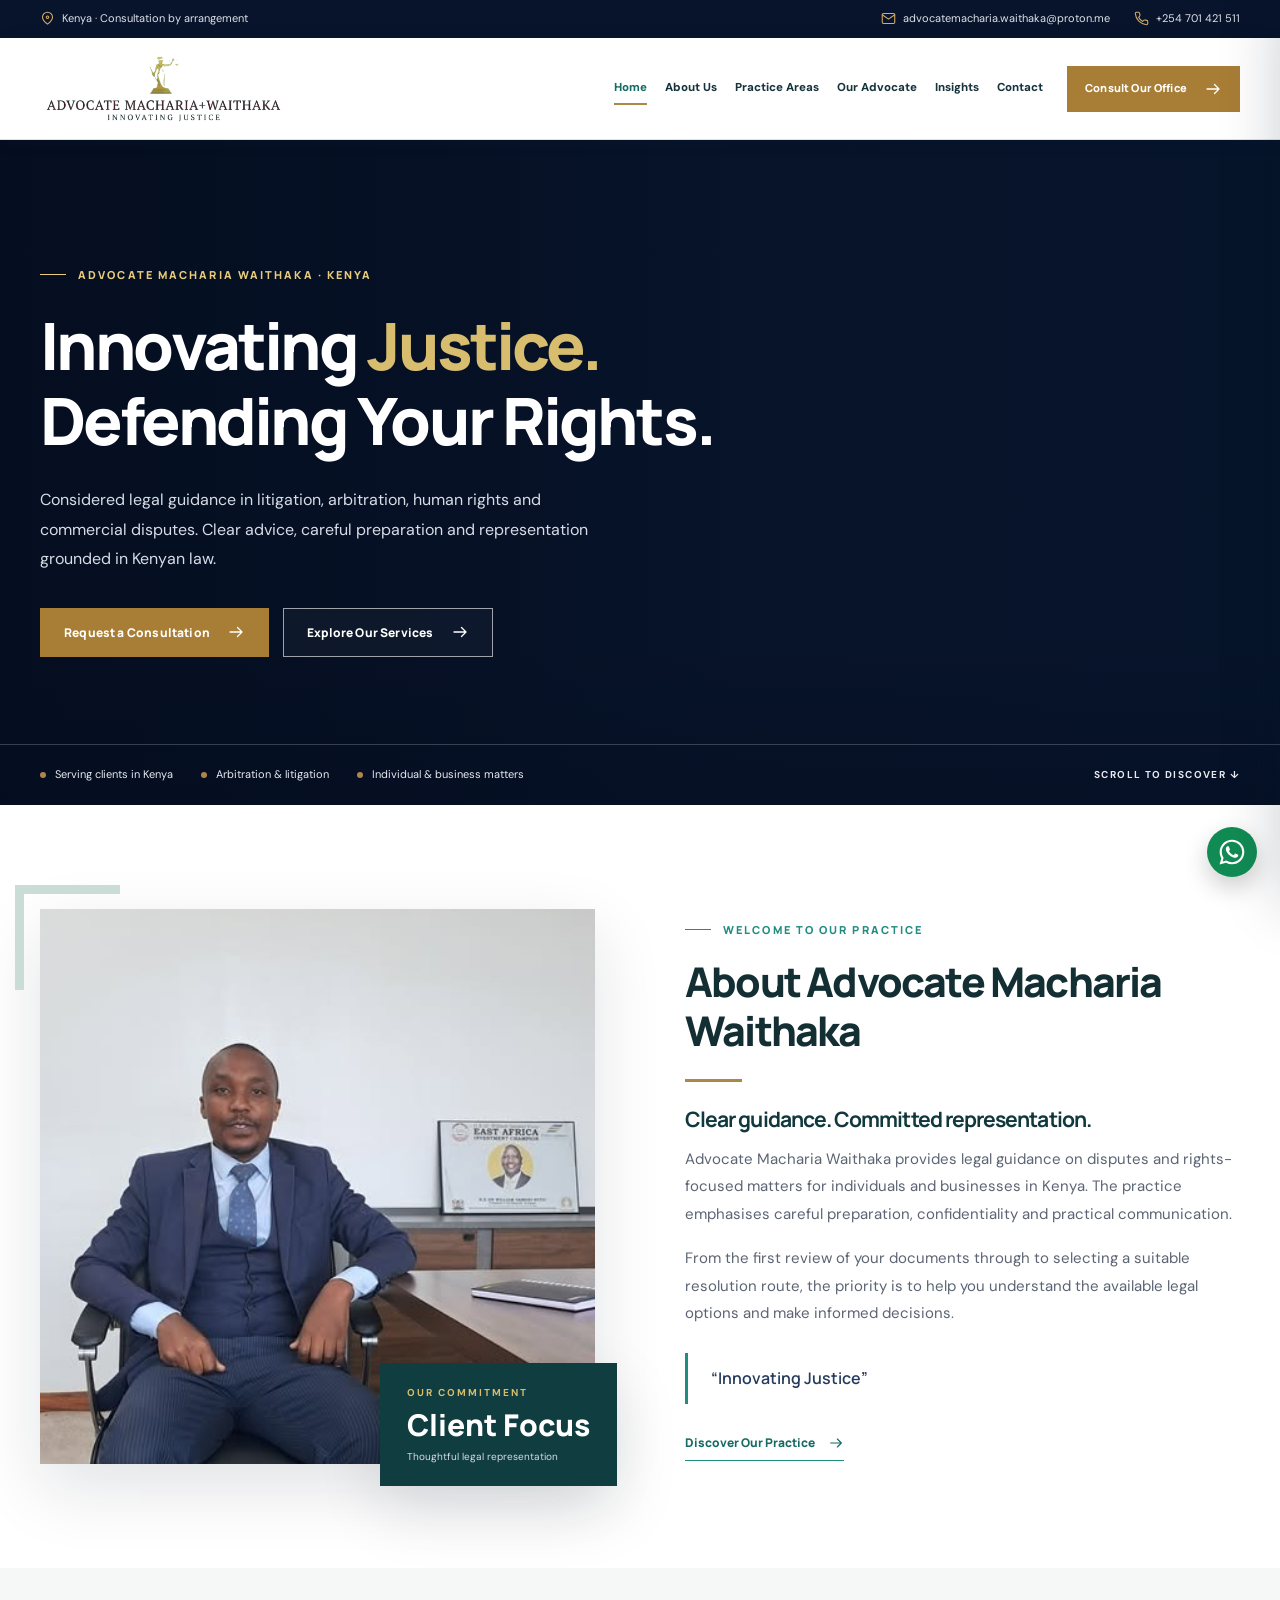
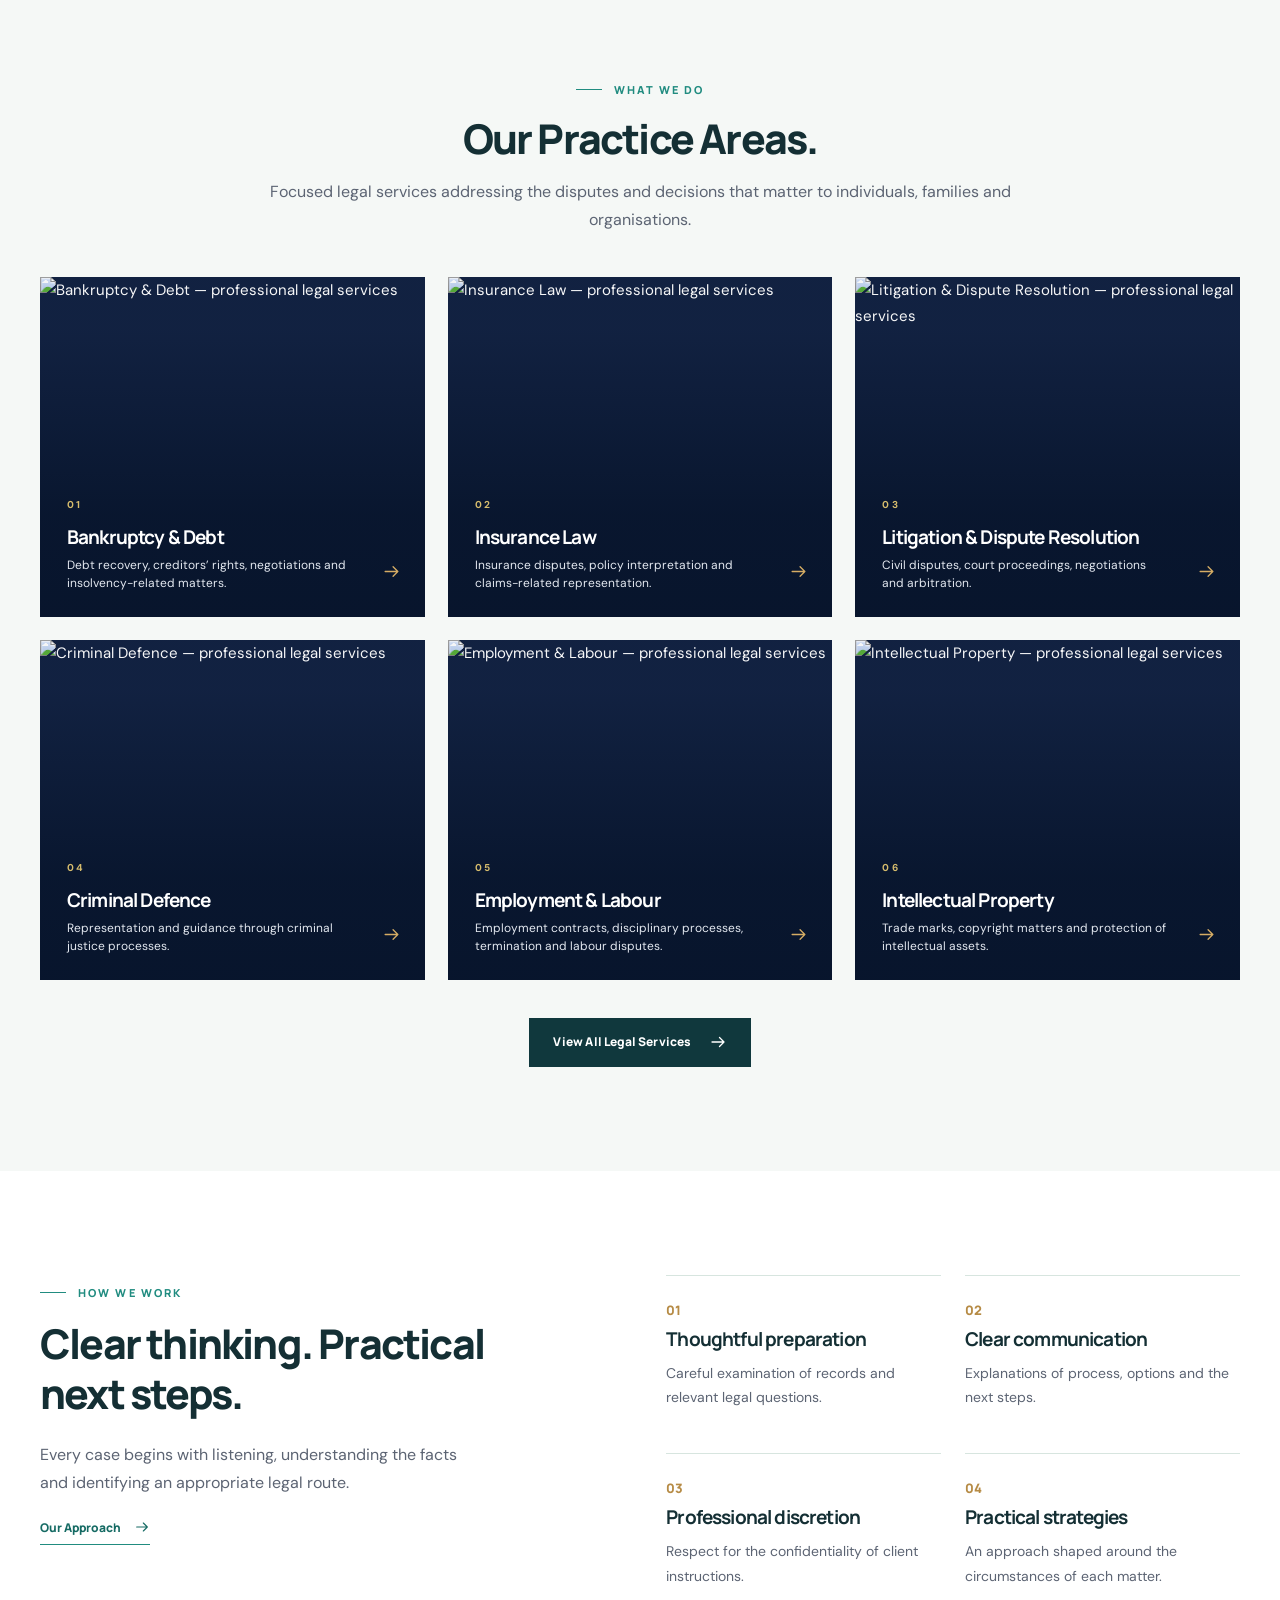
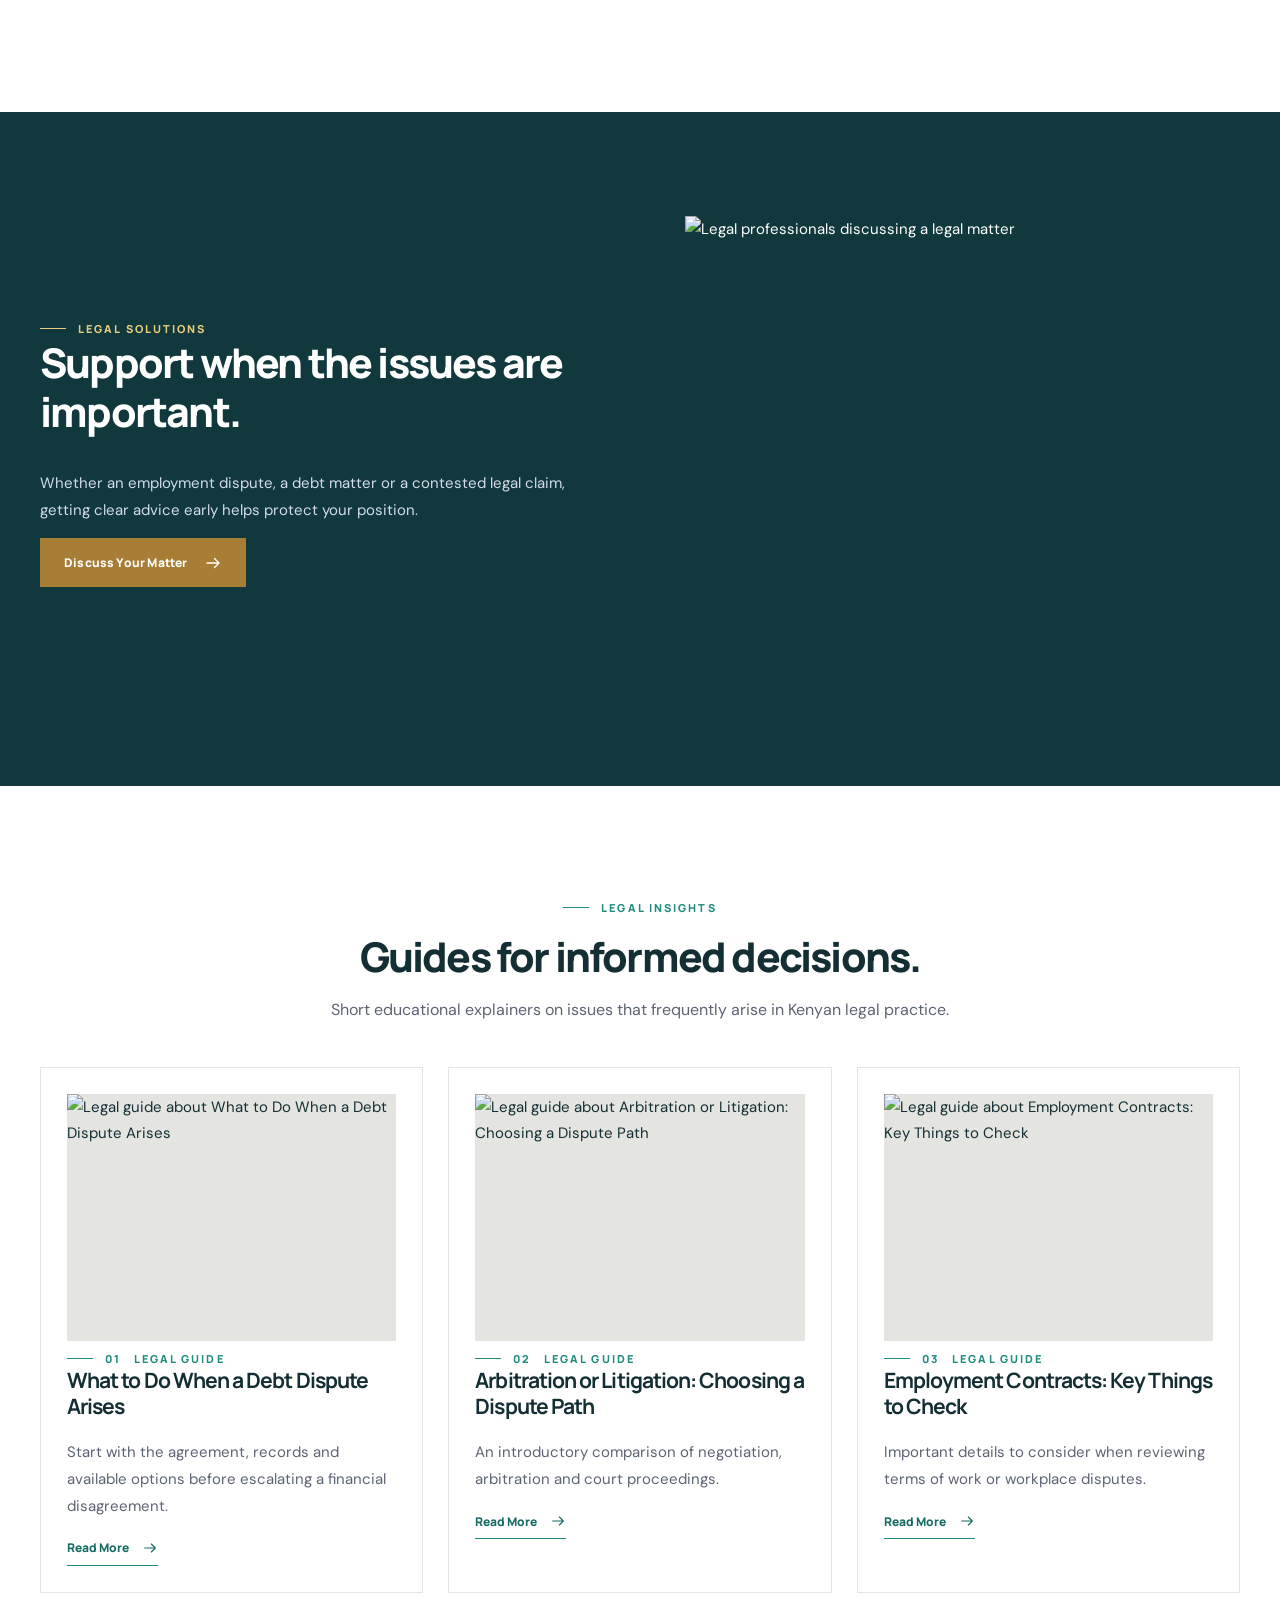
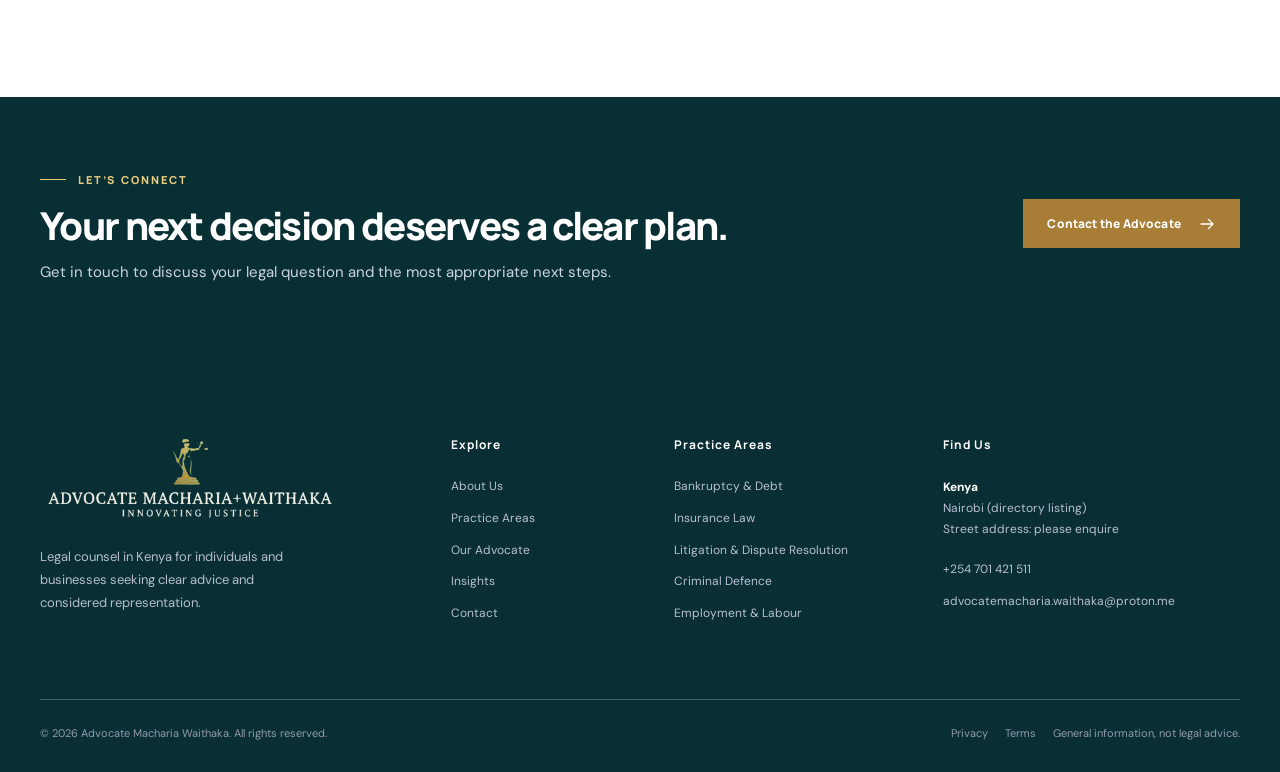
==== index.html @ bf0128fc "Launch Advocate Macharia Waithaka website" ====
<!doctype html>
<html lang="en-KE"><head><title>Home | Advocate Macharia Waithaka</title><meta charset="utf-8"/><meta content="width=device-width, initial-scale=1" name="viewport"/><meta content="light" name="color-scheme"/><meta content="#081637" name="theme-color"/><link href="/assets/favicon.png" rel="icon" type="image/png"/><link href="https://fonts.googleapis.com" rel="preconnect"/><link crossorigin="" href="https://fonts.gstatic.com" rel="preconnect"/><link href="https://images.pexels.com" rel="preconnect"/><link href="/assets/site.css" rel="stylesheet"/><script defer="" src="/assets/site.js"></script><meta content="Advocate Macharia Waithaka: arbitration, litigation, debt recovery, insurance, employment and intellectual property legal services in Kenya." name="description"/><meta content="index,follow,max-image-preview:large" name="robots"/><meta content="website" property="og:type"/><meta content="Advocate Macharia Waithaka" property="og:site_name"/><meta content="Home | Advocate Macharia Waithaka" property="og:title"/><meta content="Advocate Macharia Waithaka: arbitration, litigation, debt recovery, insurance, employment and intellectual property legal services in Kenya." property="og:description"/><meta content="https://advocate-macharia-waithaka.vercel.app/" property="og:url"/><meta content="https://advocate-macharia-waithaka.vercel.app/assets/macharia-logo-white-4k.jpg" property="og:image"/><meta content="summary_large_image" name="twitter:card"/><link href="https://advocate-macharia-waithaka.vercel.app/" rel="canonical"/><script type="application/ld+json">{"@context": "https://schema.org", "@type": "LegalService", "name": "Advocate Macharia Waithaka", "url": "https://advocate-macharia-waithaka.vercel.app/", "image": "https://advocate-macharia-waithaka.vercel.app/assets/macharia-logo-white-4k.jpg", "telephone": "+254701421511", "email": "advocatemacharia.waithaka@proton.me", "areaServed": {"@type": "Country", "name": "Kenya"}, "address": {"@type": "PostalAddress", "addressLocality": "Nairobi", "addressCountry": "KE"}, "hasOfferCatalog": {"@type": "OfferCatalog", "name": "Legal Services", "itemListElement": [{"@type": "OfferCatalog", "name": "Bankruptcy & Debt"}, {"@type": "OfferCatalog", "name": "Insurance Law"}, {"@type": "OfferCatalog", "name": "Litigation & Dispute Resolution"}, {"@type": "OfferCatalog", "name": "Criminal Defence"}, {"@type": "OfferCatalog", "name": "Employment & Labour"}, {"@type": "OfferCatalog", "name": "Intellectual Property"}]}}</script></head><body><a class="skip-link" href="#main">Skip to content</a>
<div class="topbar"><div class="container topbar-inner"><span class="topbar-address"><svg aria-hidden="true" fill="none" height="18" stroke="currentColor" stroke-linecap="round" stroke-linejoin="round" stroke-width="1.7" viewbox="0 0 24 24" width="18"><path d="M20 10c0 5-8 11-8 11S4 15 4 10a8 8 0 1 1 16 0Z"></path><circle cx="12" cy="10" r="2"></circle></svg> Kenya · Consultation by arrangement</span><div class="topbar-links"><a href="mailto:advocatemacharia.waithaka@proton.me"><svg aria-hidden="true" fill="none" height="18" stroke="currentColor" stroke-linecap="round" stroke-linejoin="round" stroke-width="1.7" viewbox="0 0 24 24" width="18"><rect height="16" rx="2" width="20" x="2" y="4"></rect><path d="m2 6 10 7L22 6"></path></svg> advocatemacharia.waithaka@proton.me</a><a href="tel:+254701421511"><svg aria-hidden="true" fill="none" height="18" stroke="currentColor" stroke-linecap="round" stroke-linejoin="round" stroke-width="1.7" viewbox="0 0 24 24" width="18"><path d="M22 16.9v3a2 2 0 0 1-2.2 2A19.5 19.5 0 0 1 2.1 4.2 2 2 0 0 1 4 2h3a2 2 0 0 1 2 1.7l.5 3a2 2 0 0 1-.6 1.8l-1.6 1.6a16 16 0 0 0 6.6 6.6l1.6-1.6a2 2 0 0 1 1.8-.6l3 .5a2 2 0 0 1 1.7 2Z"></path></svg> +254 701 421 511</a></div></div></div>
<header class="nav-shell"><div class="container nav-inner"><a aria-label="Advocate Macharia Waithaka home" class="brand" href="/"><img alt="Advocate Macharia Waithaka logo" height="1215" src="/assets/macharia-logo-transparent-4k.png" width="3840"/></a><nav aria-label="Main navigation" class="nav-links"><a aria-current="page" class="nav-link active" href="/">Home</a><a class="nav-link" href="/about/">About Us</a><a class="nav-link" href="/practice-areas/">Practice Areas</a><a class="nav-link" href="/managing-partner/">Our Advocate</a><a class="nav-link" href="/insights/">Insights</a><a class="nav-link" href="/contact/">Contact</a></nav><a class="btn btn-gold nav-cta" href="/contact/">Consult Our Office <svg aria-hidden="true" fill="none" height="18" stroke="currentColor" stroke-linecap="round" stroke-linejoin="round" stroke-width="1.7" viewbox="0 0 24 24" width="18"><path d="M4 12h16M14 6l6 6-6 6"></path></svg></a><button aria-controls="mobile-panel" aria-expanded="false" aria-label="Open menu" class="menu-open" data-mobile-open="" type="button"><svg aria-hidden="true" fill="none" height="24" stroke="currentColor" stroke-linecap="round" stroke-linejoin="round" stroke-width="1.7" viewbox="0 0 24 24" width="24"><path d="M3 6h18M3 12h18M3 18h18"></path></svg></button></div></header>
<div class="mobile-backdrop" id="mobile-backdrop"></div><nav aria-hidden="true" aria-label="Mobile navigation" class="mobile-panel" id="mobile-panel" inert=""><div class="mobile-head"><img alt="Advocate Macharia Waithaka logo" height="1215" src="/assets/macharia-logo-transparent-4k.png" width="3840"/><button aria-label="Close menu" data-mobile-close="" type="button">×</button></div><div class="mobile-links"><a aria-current="page" class="active" href="/">Home</a><a class="" href="/about/">About Us</a><a class="" href="/practice-areas/">Practice Areas</a><a class="" href="/managing-partner/">Our Advocate</a><a class="" href="/insights/">Insights</a><a class="" href="/contact/">Contact</a></div><a class="btn btn-gold mobile-cta" href="/contact/">Request a Consultation <svg aria-hidden="true" fill="none" height="18" stroke="currentColor" stroke-linecap="round" stroke-linejoin="round" stroke-width="1.7" viewbox="0 0 24 24" width="18"><path d="M4 12h16M14 6l6 6-6 6"></path></svg></a></nav><main id="main"><section class="hero" style="--hero-image:url('https://images.pexels.com/photos/5668806/pexels-photo-5668806.jpeg?auto=compress&amp;cs=tinysrgb&amp;w=1900')"><div class="container hero-inner"><div class="hero-copy"><span class="eyebrow eyebrow-light">ADVOCATE MACHARIA WAITHAKA · KENYA</span><h1>Innovating <em>Justice.</em><br/>Defending Your Rights.</h1><p>Considered legal guidance in litigation, arbitration, human rights and commercial disputes. Clear advice, careful preparation and representation grounded in Kenyan law.</p><div class="hero-actions"><a class="btn btn-gold" href="/contact/">Request a Consultation <svg aria-hidden="true" fill="none" height="18" stroke="currentColor" stroke-linecap="round" stroke-linejoin="round" stroke-width="1.7" viewbox="0 0 24 24" width="18" xmlns="http://www.w3.org/2000/svg"><path d="M4 12h16M14 6l6 6-6 6"></path></svg></a><a class="btn btn-outline" href="/practice-areas/">Explore Our Services <svg aria-hidden="true" fill="none" height="18" stroke="currentColor" stroke-linecap="round" stroke-linejoin="round" stroke-width="1.7" viewbox="0 0 24 24" width="18" xmlns="http://www.w3.org/2000/svg"><path d="M4 12h16M14 6l6 6-6 6"></path></svg></a></div></div></div><div class="hero-bottom"><div class="container hero-bottom-inner"><div class="hero-notes"><span>Serving clients in Kenya</span><span>Arbitration &amp; litigation</span><span>Individual &amp; business matters</span></div><span class="scroll-cue">SCROLL TO DISCOVER ↓</span></div></div></section>
<section class="section"><div class="container intro-grid"><div class="intro-picture"><img alt="Portrait of Advocate Macharia Waithaka seated in an office" height="590" loading="lazy" src="/assets/advocate-formal.jpg" width="443"/><div class="picture-stamp"><small>OUR COMMITMENT</small><strong>Client Focus</strong><span>Thoughtful legal representation</span></div></div><div class="intro-copy"><span class="eyebrow">WELCOME TO OUR PRACTICE</span><h2>About Advocate Macharia Waithaka</h2><div class="accent-line"></div><h3>Clear guidance. Committed representation.</h3><p>Advocate Macharia Waithaka provides legal guidance on disputes and rights-focused matters for individuals and businesses in Kenya. The practice emphasises careful preparation, confidentiality and practical communication.</p><p>From the first review of your documents through to selecting a suitable resolution route, the priority is to help you understand the available legal options and make informed decisions.</p><blockquote>“Innovating Justice”</blockquote><a class="text-link" href="/about/">Discover Our Practice <svg aria-hidden="true" fill="none" height="18" stroke="currentColor" stroke-linecap="round" stroke-linejoin="round" stroke-width="1.7" viewbox="0 0 24 24" width="18" xmlns="http://www.w3.org/2000/svg"><path d="M4 12h16M14 6l6 6-6 6"></path></svg></a></div></div></section>
<section class="section cream"><div class="container"><div class="section-heading centered"><span class="eyebrow">WHAT WE DO</span><h2>Our Practice Areas.</h2><p>Focused legal services addressing the disputes and decisions that matter to individuals, families and organisations.</p></div><div class="practice-grid"><a class="practice-card" href="/practice-areas/#debt"><img alt="Bankruptcy &amp; Debt — professional legal services" decoding="async" height="735" loading="lazy" src="https://images.pexels.com/photos/5668800/pexels-photo-5668800.jpeg?auto=compress&amp;cs=tinysrgb&amp;w=1000" width="1100"/><span class="practice-shade"></span><div class="practice-card-text"><span class="card-number">01</span><h3>Bankruptcy &amp; Debt</h3><p>Debt recovery, creditors’ rights, negotiations and insolvency-related matters.</p><span class="card-arrow"><svg aria-hidden="true" fill="none" height="18" stroke="currentColor" stroke-linecap="round" stroke-linejoin="round" stroke-width="1.7" viewbox="0 0 24 24" width="18" xmlns="http://www.w3.org/2000/svg"><path d="M4 12h16M14 6l6 6-6 6"></path></svg></span></div></a><a class="practice-card" href="/practice-areas/#insurance"><img alt="Insurance Law — professional legal services" decoding="async" height="735" loading="lazy" src="https://images.pexels.com/photos/5668798/pexels-photo-5668798.jpeg?auto=compress&amp;cs=tinysrgb&amp;w=1000" width="1100"/><span class="practice-shade"></span><div class="practice-card-text"><span class="card-number">02</span><h3>Insurance Law</h3><p>Insurance disputes, policy interpretation and claims-related representation.</p><span class="card-arrow"><svg aria-hidden="true" fill="none" height="18" stroke="currentColor" stroke-linecap="round" stroke-linejoin="round" stroke-width="1.7" viewbox="0 0 24 24" width="18" xmlns="http://www.w3.org/2000/svg"><path d="M4 12h16M14 6l6 6-6 6"></path></svg></span></div></a><a class="practice-card" href="/practice-areas/#litigation"><img alt="Litigation &amp; Dispute Resolution — professional legal services" decoding="async" height="735" loading="lazy" src="https://images.pexels.com/photos/5668508/pexels-photo-5668508.jpeg?auto=compress&amp;cs=tinysrgb&amp;w=1000" width="1100"/><span class="practice-shade"></span><div class="practice-card-text"><span class="card-number">03</span><h3>Litigation &amp; Dispute Resolution</h3><p>Civil disputes, court proceedings, negotiations and arbitration.</p><span class="card-arrow"><svg aria-hidden="true" fill="none" height="18" stroke="currentColor" stroke-linecap="round" stroke-linejoin="round" stroke-width="1.7" viewbox="0 0 24 24" width="18" xmlns="http://www.w3.org/2000/svg"><path d="M4 12h16M14 6l6 6-6 6"></path></svg></span></div></a><a class="practice-card" href="/practice-areas/#criminal"><img alt="Criminal Defence — professional legal services" decoding="async" height="735" loading="lazy" src="https://images.pexels.com/photos/8730757/pexels-photo-8730757.jpeg?auto=compress&amp;cs=tinysrgb&amp;w=1000" width="1100"/><span class="practice-shade"></span><div class="practice-card-text"><span class="card-number">04</span><h3>Criminal Defence</h3><p>Representation and guidance through criminal justice processes.</p><span class="card-arrow"><svg aria-hidden="true" fill="none" height="18" stroke="currentColor" stroke-linecap="round" stroke-linejoin="round" stroke-width="1.7" viewbox="0 0 24 24" width="18" xmlns="http://www.w3.org/2000/svg"><path d="M4 12h16M14 6l6 6-6 6"></path></svg></span></div></a><a class="practice-card" href="/practice-areas/#employment"><img alt="Employment &amp; Labour — professional legal services" decoding="async" height="735" loading="lazy" src="https://images.pexels.com/photos/3869649/pexels-photo-3869649.jpeg?auto=compress&amp;cs=tinysrgb&amp;w=1000" width="1100"/><span class="practice-shade"></span><div class="practice-card-text"><span class="card-number">05</span><h3>Employment &amp; Labour</h3><p>Employment contracts, disciplinary processes, termination and labour disputes.</p><span class="card-arrow"><svg aria-hidden="true" fill="none" height="18" stroke="currentColor" stroke-linecap="round" stroke-linejoin="round" stroke-width="1.7" viewbox="0 0 24 24" width="18" xmlns="http://www.w3.org/2000/svg"><path d="M4 12h16M14 6l6 6-6 6"></path></svg></span></div></a><a class="practice-card" href="/practice-areas/#ip"><img alt="Intellectual Property — professional legal services" decoding="async" height="735" loading="lazy" src="https://images.pexels.com/photos/5668799/pexels-photo-5668799.jpeg?auto=compress&amp;cs=tinysrgb&amp;w=1000" width="1100"/><span class="practice-shade"></span><div class="practice-card-text"><span class="card-number">06</span><h3>Intellectual Property</h3><p>Trade marks, copyright matters and protection of intellectual assets.</p><span class="card-arrow"><svg aria-hidden="true" fill="none" height="18" stroke="currentColor" stroke-linecap="round" stroke-linejoin="round" stroke-width="1.7" viewbox="0 0 24 24" width="18" xmlns="http://www.w3.org/2000/svg"><path d="M4 12h16M14 6l6 6-6 6"></path></svg></span></div></a></div><div style="text-align:center;margin-top:38px"><a class="btn btn-navy" href="/practice-areas/">View All Legal Services <svg aria-hidden="true" fill="none" height="18" stroke="currentColor" stroke-linecap="round" stroke-linejoin="round" stroke-width="1.7" viewbox="0 0 24 24" width="18" xmlns="http://www.w3.org/2000/svg"><path d="M4 12h16M14 6l6 6-6 6"></path></svg></a></div></div></section>
<section class="section purpose-section"><div class="container purpose-grid"><div><span class="eyebrow">HOW WE WORK</span><h2>Clear thinking. Practical next steps.</h2><p>Every case begins with listening, understanding the facts and identifying an appropriate legal route.</p><a class="text-link" href="/about/">Our Approach <svg aria-hidden="true" fill="none" height="18" stroke="currentColor" stroke-linecap="round" stroke-linejoin="round" stroke-width="1.7" viewbox="0 0 24 24" width="18" xmlns="http://www.w3.org/2000/svg"><path d="M4 12h16M14 6l6 6-6 6"></path></svg></a></div><div class="values-grid"><div><strong>01</strong><h3>Thoughtful preparation</h3><p>Careful examination of records and relevant legal questions.</p></div><div><strong>02</strong><h3>Clear communication</h3><p>Explanations of process, options and the next steps.</p></div><div><strong>03</strong><h3>Professional discretion</h3><p>Respect for the confidentiality of client instructions.</p></div><div><strong>04</strong><h3>Practical strategies</h3><p>An approach shaped around the circumstances of each matter.</p></div></div></div></section>
<section class="section section-navy"><div class="container intro-grid"><div><span class="eyebrow eyebrow-light">LEGAL SOLUTIONS</span><h2>Support when the issues are important.</h2><p>Whether an employment dispute, a debt matter or a contested legal claim, getting clear advice early helps protect your position.</p><a class="btn btn-gold" href="/contact/">Discuss Your Matter <svg aria-hidden="true" fill="none" height="18" stroke="currentColor" stroke-linecap="round" stroke-linejoin="round" stroke-width="1.7" viewbox="0 0 24 24" width="18" xmlns="http://www.w3.org/2000/svg"><path d="M4 12h16M14 6l6 6-6 6"></path></svg></a></div><div class="picture-frame"><img alt="Legal professionals discussing a legal matter" height="800" loading="lazy" src="https://images.pexels.com/photos/5668792/pexels-photo-5668792.jpeg?auto=compress&amp;cs=tinysrgb&amp;w=1100" width="1100"/></div></div></section>
<section class="section"><div class="container"><div class="section-heading centered"><span class="eyebrow">LEGAL INSIGHTS</span><h2>Guides for informed decisions.</h2><p>Short educational explainers on issues that frequently arise in Kenyan legal practice.</p></div><div class="insight-grid"><article class="insight-card"><a class="insight-image" href="/insights/#debt-guide"><img alt="Legal guide about What to Do When a Debt Dispute Arises" height="750" loading="lazy" src="https://images.pexels.com/photos/5668801/pexels-photo-5668801.jpeg?auto=compress&amp;cs=tinysrgb&amp;w=1100" width="1000"/></a><span class="eyebrow">01   LEGAL GUIDE</span><h3>What to Do When a Debt Dispute Arises</h3><p>Start with the agreement, records and available options before escalating a financial disagreement.</p><a class="text-link" href="/insights/#debt-guide">Read More <svg aria-hidden="true" fill="none" height="18" stroke="currentColor" stroke-linecap="round" stroke-linejoin="round" stroke-width="1.7" viewbox="0 0 24 24" width="18" xmlns="http://www.w3.org/2000/svg"><path d="M4 12h16M14 6l6 6-6 6"></path></svg></a></article><article class="insight-card"><a class="insight-image" href="/insights/#disputes-guide"><img alt="Legal guide about Arbitration or Litigation: Choosing a Dispute Path" height="750" loading="lazy" src="https://images.pexels.com/photos/7731363/pexels-photo-7731363.jpeg?auto=compress&amp;cs=tinysrgb&amp;w=1100" width="1000"/></a><span class="eyebrow">02   LEGAL GUIDE</span><h3>Arbitration or Litigation: Choosing a Dispute Path</h3><p>An introductory comparison of negotiation, arbitration and court proceedings.</p><a class="text-link" href="/insights/#disputes-guide">Read More <svg aria-hidden="true" fill="none" height="18" stroke="currentColor" stroke-linecap="round" stroke-linejoin="round" stroke-width="1.7" viewbox="0 0 24 24" width="18" xmlns="http://www.w3.org/2000/svg"><path d="M4 12h16M14 6l6 6-6 6"></path></svg></a></article><article class="insight-card"><a class="insight-image" href="/insights/#employment-guide"><img alt="Legal guide about Employment Contracts: Key Things to Check" height="750" loading="lazy" src="https://images.pexels.com/photos/5668520/pexels-photo-5668520.jpeg?auto=compress&amp;cs=tinysrgb&amp;w=1100" width="1000"/></a><span class="eyebrow">03   LEGAL GUIDE</span><h3>Employment Contracts: Key Things to Check</h3><p>Important details to consider when reviewing terms of work or workplace disputes.</p><a class="text-link" href="/insights/#employment-guide">Read More <svg aria-hidden="true" fill="none" height="18" stroke="currentColor" stroke-linecap="round" stroke-linejoin="round" stroke-width="1.7" viewbox="0 0 24 24" width="18" xmlns="http://www.w3.org/2000/svg"><path d="M4 12h16M14 6l6 6-6 6"></path></svg></a></article></div></div></section></main><section class="closing"><div class="container closing-inner"><div><span class="eyebrow eyebrow-light">LET’S CONNECT</span><h2>Your next decision deserves a clear plan.</h2><p>Get in touch to discuss your legal question and the most appropriate next steps.</p></div><a class="btn btn-gold" href="/contact/">Contact the Advocate <svg aria-hidden="true" fill="none" height="18" stroke="currentColor" stroke-linecap="round" stroke-linejoin="round" stroke-width="1.7" viewbox="0 0 24 24" width="18" xmlns="http://www.w3.org/2000/svg"><path d="M4 12h16M14 6l6 6-6 6"></path></svg></a></div></section>
<footer class="site-footer"><div class="container"><div class="footer-grid"><div class="footer-about"><a class="footer-logo" href="/"><img alt="Advocate Macharia Waithaka logo" height="1215" loading="lazy" src="/assets/macharia-logo-footer-transparent-4k.png" width="3840"/></a><p>Legal counsel in Kenya for individuals and businesses seeking clear advice and considered representation.</p></div><div><h3>Explore</h3><div class="footer-links"><a href="/about/">About Us</a><a href="/practice-areas/">Practice Areas</a><a href="/managing-partner/">Our Advocate</a><a href="/insights/">Insights</a><a href="/contact/">Contact</a></div></div><div><h3>Practice Areas</h3><div class="footer-links"><a href="/practice-areas/#debt">Bankruptcy &amp; Debt</a><a href="/practice-areas/#insurance">Insurance Law</a><a href="/practice-areas/#litigation">Litigation &amp; Dispute Resolution</a><a href="/practice-areas/#criminal">Criminal Defence</a><a href="/practice-areas/#employment">Employment &amp; Labour</a></div></div><div><h3>Find Us</h3><address><strong>Kenya</strong><br/>Nairobi (directory listing)<br/>Street address: please enquire</address><div class="footer-links footer-contact"><a href="tel:+254701421511">+254 701 421 511</a><a href="mailto:advocatemacharia.waithaka@proton.me">advocatemacharia.waithaka@proton.me</a></div></div></div><div class="footer-bottom"><span>© 2026 Advocate Macharia Waithaka. All rights reserved.</span><div><a href="/privacy/">Privacy</a><a href="/terms/">Terms</a><span>General information, not legal advice.</span></div></div></div></footer>
<button aria-label="Back to top" class="scroll-top" title="Back to top" type="button">↑</button><a aria-label="Chat with Advocate Macharia Waithaka on WhatsApp at +254 701 421 511" class="floating-whatsapp" href="https://wa.me/254701421511?text=Hello%20Advocate%20Macharia%20Waithaka%2C%20I%20would%20like%20to%20enquire%20about%20legal%20services." rel="noopener noreferrer" target="_blank" title="Chat on WhatsApp"><svg aria-hidden="true" focusable="false" role="img" viewbox="0 0 32 32" xmlns="http://www.w3.org/2000/svg"><path d="M16 .8C7.61.8.8 7.59.8 15.98c0 2.69.7 5.31 2.03 7.62L.7 31.3l7.91-2.08a15.15 15.15 0 0 0 7.37 1.88h.01c8.38 0 15.2-6.82 15.2-15.2 0-4.06-1.58-7.88-4.46-10.76A15.07 15.07 0 0 0 16 .8Zm0 27.73a12.54 12.54 0 0 1-6.39-1.75l-.46-.27-4.7 1.23 1.25-4.58-.3-.47a12.5 12.5 0 0 1-1.93-6.7C3.47 9.08 9.08 3.47 16 3.47a12.45 12.45 0 0 1 8.87 3.68 12.48 12.48 0 0 1 3.67 8.86c0 6.91-5.62 12.52-12.54 12.52Zm6.88-9.38c-.38-.19-2.23-1.1-2.58-1.23-.34-.13-.59-.19-.84.19s-.96 1.23-1.18 1.49-.44.29-.82.1a10.32 10.32 0 0 1-3.04-1.88 11.39 11.39 0 0 1-2.1-2.61c-.22-.38-.02-.58.16-.77.17-.17.38-.44.57-.66s.25-.38.38-.63.06-.47-.03-.66c-.1-.19-.85-2.04-1.16-2.8-.3-.74-.61-.64-.84-.65l-.71-.01c-.25 0-.66.1-1.01.47-.34.38-1.32 1.29-1.32 3.13s1.35 3.63 1.54 3.88c.19.25 2.65 4.04 6.42 5.66.9.39 1.61.62 2.16.79.91.29 1.74.25 2.4.15.73-.11 2.23-.91 2.55-1.79.32-.88.32-1.64.22-1.79-.1-.16-.35-.25-.72-.44Z" fill="currentColor"></path></svg><span aria-hidden="true" class="whatsapp-tooltip">WhatsApp Us</span></a></body></html>
---- assets/site.css ----
@import url('https://fonts.googleapis.com/css2?family=DM+Sans:wght@400;500;600;700&family=Manrope:wght@400;500;600;700;800&display=swap');
:root{--navy:#10383d;--navy-deep:#082f33;--navy-soft:#15464a;--gold:#238f84;--gold-light:#e0bf6f;--red:#822d43;--ink:#17333b;--body:#5c6473;--line:#E9E1E4;--cream:#f3f8f6;--white:#fff;--shadow:0 24px 65px rgba(11,22,44,.12)}
*,*::before,*::after{box-sizing:border-box}html{scroll-behavior:smooth;scroll-padding-top:110px}body{margin:0;background:#fff;color:var(--ink);font:400 15px/1.78 'DM Sans',Arial,sans-serif;-webkit-font-smoothing:antialiased}body.nav-open{overflow:hidden}img{max-width:100%;display:block}button,input,textarea,select{font:inherit}button{cursor:pointer}a{color:inherit;text-decoration:none}::selection{background:#F1D5DC;color:#091637}:focus-visible{outline:3px solid #b19351;outline-offset:4px}.container{width:min(100% - 72px,1200px);margin-inline:auto}.skip-link{position:absolute;top:-100px;left:10px;z-index:1000;color:#fff;background:var(--navy);padding:9px 17px}.skip-link:focus{top:8px}h1,h2,h3,h4,p{margin-top:0}h1,h2,h3{font-family:Manrope,Arial,sans-serif;letter-spacing:-.044em;line-height:1.2}h1{font-size:clamp(44px,5.1vw,74px);font-weight:800}h2{font-size:clamp(30px,3.2vw,48px);font-weight:800}h3{font-size:clamp(17px,1.65vw,23px)}p{color:var(--body)}.centered{text-align:center}.section{padding:104px 0}.cream{background:var(--cream)}.section-heading{margin-bottom:42px;max-width:770px}.section-heading.centered{margin-inline:auto}.section-heading h2{margin:15px 0 15px}.section-heading p{margin:0;font-size:16px;line-height:1.78}.eyebrow{display:inline-flex;align-items:center;gap:12px;color:var(--gold);font-size:11px;font-family:Manrope,Arial,sans-serif;font-weight:800;letter-spacing:2.1px;text-transform:uppercase;line-height:1.55}.eyebrow::before{content:"";width:26px;flex:0 0 26px;height:1px;background:currentColor}.eyebrow-light{color:var(--gold-light)}.accent-line{width:57px;height:3px;background:var(--gold);margin:24px 0}.btn{display:inline-flex;align-items:center;justify-content:center;gap:17px;padding:14px 23px;min-height:49px;font-size:12px;font-weight:800;letter-spacing:.015em;font-family:Manrope,Arial,sans-serif;line-height:1.3;text-align:center;border:1px solid transparent;transition:background .2s,transform .2s,border-color .2s;white-space:normal}.btn:hover{transform:translateY(-2px)}.btn svg{flex:none}.btn-gold{background:#822d43;border-color:#822d43;color:#fff}.btn-gold:hover{background:#612339;border-color:#612339;color:#fff}.btn-navy{color:#fff;background:var(--navy);border-color:var(--navy)}.btn-navy:hover{background:#183766}.btn-outline{border-color:#fff9;color:#fff;background:#ffffff08}.btn-outline:hover{background:#ffffff1d}.text-link{display:inline-flex;align-items:center;gap:13px;color:#061945;font-size:12px;font-weight:800;font-family:Manrope,Arial,sans-serif;border-bottom:1px solid var(--gold);padding-bottom:6px}.text-link:hover{color:#822d43}.text-link svg{width:16px}.section-action{margin-top:38px}
/* Reference site navigation: restrained utility bar, white main navigation */
.topbar{background:#07142b;color:#e0e2ea;font-size:11px}.topbar-inner{min-height:38px;display:flex;justify-content:space-between;align-items:center;gap:18px}.topbar-address,.topbar-links,.topbar-links a{display:inline-flex;align-items:center;gap:7px}.topbar svg{height:15px;width:15px;color:#d5ac64}.topbar-links{gap:24px}.topbar-links a:hover{color:#d5ac64}.nav-shell{position:sticky;top:0;background:#fff;z-index:80;box-shadow:0 2px 20px #10383d0e}.nav-inner{min-height:101px;display:flex;align-items:center;gap:24px}.brand{display:flex;align-items:center;flex:0 0 260px;width:260px}.brand img{width:260px;height:auto;max-height:80px;object-fit:contain}.nav-links{display:flex;gap:18px;margin-left:auto;align-items:center}.nav-link{font-size:11.5px;font-weight:800;color:#17333b;white-space:nowrap;position:relative;padding:12px 0}.nav-link::after{content:"";position:absolute;bottom:6px;left:0;right:100%;height:2px;background:var(--gold);transition:right .2s}.nav-link.active::after,.nav-link:hover::after{right:0}.nav-link.active{color:#822d43}.nav-cta{padding:13px 17px;min-height:44px;white-space:nowrap;font-size:11px}.menu-open{display:none;background:transparent;border:1px solid #e3e3e3;color:var(--navy);width:44px;height:44px;align-items:center;justify-content:center;margin-left:auto}.mobile-backdrop{position:fixed;inset:0;background:#07142bb3;z-index:85;visibility:hidden;opacity:0;transition:opacity .2s,visibility .2s}.mobile-backdrop.visible{opacity:1;visibility:visible}.mobile-panel{position:fixed;right:0;top:0;bottom:0;z-index:90;display:block;width:min(89vw,380px);padding:24px;background:white;overflow-y:auto;transform:translateX(105%);box-shadow:-15px 0 60px #07142b3d;transition:transform .23s}.mobile-panel.open{transform:translateX(0)}.mobile-head{display:flex;align-items:center;justify-content:space-between;gap:12px;padding-bottom:25px;border-bottom:1px solid var(--line)}.mobile-head img{width:175px;height:auto}.mobile-head button{background:#F7EFF1;border:0;color:var(--navy);font-size:26px;line-height:1;width:39px;height:39px}.mobile-links{display:flex;flex-direction:column;margin:14px 0 27px}.mobile-links a{padding:13px 3px;border-bottom:1px solid #efeee9;font-size:14px;font-weight:700}.mobile-cta{width:100%}
/* Full-bleed image, overlaid text: matches original Were reference hero */
.hero{min-height:665px;background:#07152c;color:#fff;position:relative;isolation:isolate;display:flex;align-items:center;overflow:hidden}.hero::before{content:"";position:absolute;z-index:-2;inset:0;background-image:linear-gradient(90deg,rgba(5,14,32,.98) 0%,rgba(6,16,36,.94) 31%,rgba(7,19,41,.79) 57%,rgba(5,14,31,.15) 100%),var(--hero-image);background-position:center;background-size:cover}.hero::after{content:"";position:absolute;z-index:-1;inset:0;background:linear-gradient(0deg,rgba(4,12,30,.39),transparent 24%)}.hero-inner{width:min(100% - 72px,1200px);padding:88px 0 119px}.hero-copy{max-width:725px}.hero h1{color:#fff;margin:24px 0 27px;line-height:1.15}.hero h1 em{color:var(--gold-light);font-style:normal}.hero-copy p{color:#d7dce6;max-width:570px;font-size:16px;line-height:1.85}.hero-actions{display:flex;gap:14px;flex-wrap:wrap;margin-top:34px}.hero-bottom{position:absolute;left:0;right:0;bottom:0;color:#e8eaf0;border-top:1px solid #fff3}.hero-bottom-inner{min-height:60px;display:flex;align-items:center;justify-content:space-between;gap:20px}.hero-notes{display:flex;align-items:center;gap:28px;font-size:11px}.hero-notes span{display:flex;align-items:center;gap:9px}.hero-notes span::before{content:"";height:6px;width:6px;background:var(--gold-light);border-radius:50%}.scroll-cue{font-weight:700;letter-spacing:1.4px;font-size:10px;white-space:nowrap}
/* Reference intro portrait treatment */
.intro-grid{display:grid;grid-template-columns:minmax(0,1fr) minmax(0,1fr);gap:90px;align-items:center}.intro-picture{position:relative;min-width:0}.intro-picture>img{width:100%;height:auto;aspect-ratio:1/1;object-fit:cover;object-position:center 18%;box-shadow:var(--shadow)}.intro-picture::before{content:"";position:absolute;border-top:9px solid #e2ebe6;border-left:9px solid #e2ebe6;left:-25px;top:-24px;height:105px;width:105px;pointer-events:none;z-index:1}.picture-stamp{position:absolute;right:-22px;bottom:-22px;background:var(--navy);padding:23px 27px;color:white;box-shadow:var(--shadow);display:flex;flex-direction:column;line-height:1.3;min-width:164px}.picture-stamp small{font-size:10px;color:var(--gold-light);letter-spacing:2px;font-weight:700}.picture-stamp strong{font:800 30px Manrope,Arial,sans-serif;margin:5px 0}.picture-stamp span{font-size:10px;color:#d6ddea}.intro-copy h2{margin:18px 0 0}.intro-copy h3{color:var(--navy);margin-bottom:14px}.intro-copy p{line-height:1.85;margin-bottom:16px}.intro-copy blockquote{font:600 16px/1.7 Manrope,Arial,sans-serif;border-left:3px solid var(--gold);padding:12px 0 12px 23px;margin:25px 0;color:#263b5e}
/* Image-led practice cards: no image stretching */
.practice-grid{display:grid;grid-template-columns:repeat(3,minmax(0,1fr));gap:23px}.practice-card{height:340px;min-width:0;overflow:hidden;position:relative;background:#122242;display:block;color:#fff}.practice-card>img{position:absolute;inset:0;width:100%;height:100%;object-fit:cover;object-position:center;transition:transform .35s ease}.practice-card:hover>img{transform:scale(1.055)}.practice-shade{position:absolute;inset:0;background:linear-gradient(180deg,#07142b0a 15%,#07142bd5 70%,#07142bee 100%)}.practice-card-text{position:absolute;bottom:0;left:0;right:0;padding:27px 27px 25px}.card-number{font-size:10px;letter-spacing:2.2px;color:var(--gold-light);font-weight:700}.practice-card h3{font-size:19px;color:white;margin:9px 0 7px}.practice-card p{font-size:12px;line-height:1.5;color:#e3e8f0;max-width:285px;margin-bottom:0}.card-arrow{position:absolute;bottom:27px;right:24px}.card-arrow svg{width:19px;height:19px;color:#d5ac64}
.purpose-grid{display:grid;grid-template-columns:1fr 1.08fr;gap:95px;align-items:start}.purpose-grid h2{margin:18px 0 23px}.purpose-grid>div>p{font-size:16px;max-width:440px}.value-grid{display:grid;grid-template-columns:1fr 1fr;gap:32px 40px}.value-grid>div{border-top:1px solid var(--line);padding-top:16px}.value-grid span,.three-values span{font-size:12px;color:var(--gold);font-weight:800;letter-spacing:2px}.value-grid h3{margin:10px 0 8px;font-size:17px}.value-grid p{font-size:13px;line-height:1.7}.two-column{display:grid;grid-template-columns:minmax(0,1fr) minmax(0,1fr);gap:80px;align-items:center}.two-column>div{min-width:0}.two-column h2{margin:17px 0 23px}.two-column p{font-size:15px;line-height:1.9}.two-column .btn{margin-top:15px}.section-navy{background:var(--navy);color:#fff}.section-navy h2{color:#fff}.section-navy p{color:#d4dce9}.decorative-photo,.picture-frame{width:100%;overflow:hidden}.decorative-photo img{width:100%;height:auto;aspect-ratio:6/4;object-fit:cover}.picture-frame img{width:100%;height:auto;aspect-ratio:1.19/1;object-fit:cover}.insight-grid{display:grid;grid-template-columns:repeat(3,minmax(0,1fr));gap:25px}.insight-card{min-width:0;border:1px solid #e7e5e0;background:white;padding:26px}.insight-image{display:block;overflow:hidden;background:#e4e4e0}.insight-image img{width:100%;height:auto;aspect-ratio:4/3;object-fit:cover;object-position:center;transition:transform .3s}.insight-image:hover img{transform:scale(1.04)}.insight-copy{padding-top:17px}.overline{font-family:Manrope,Arial,sans-serif;font-size:10px;letter-spacing:1.8px;color:#822d43;font-weight:800}.insight-copy h3{font-size:20px;margin:23px 0 12px;line-height:1.35}.insight-copy h3 a:hover{color:#612339}.insight-copy p{font-size:13px;line-height:1.8;min-height:53px}.insight-copy .text-link{margin-top:9px}
/* Inner pages */
.page-hero{background:radial-gradient(circle at 83% 32%,#1a3155 0%,transparent 42%),linear-gradient(120deg,#10383d,#102345);color:white;padding:100px 0 95px}.page-hero h1{max-width:830px;font-size:clamp(40px,4.6vw,64px);margin:25px 0 22px}.page-hero p{color:#cdd5e3;max-width:630px;font-size:16px}.three-values{display:grid;grid-template-columns:repeat(3,minmax(0,1fr));gap:24px}.three-values article{background:#fff;padding:32px;min-width:0;border:1px solid var(--line)}.three-values h3{margin:15px 0 10px}.three-values p{font-size:13px}.reverse{direction:rtl}.reverse>*{direction:ltr}.jump-chips{display:flex;gap:12px;flex-wrap:wrap;justify-content:center;margin-top:35px}.jump-chips a{border:1px solid #DED6DA;color:#1b2c4d;font-size:12px;font-weight:700;padding:8px 13px}.jump-chips a:hover{background:var(--navy);color:white}.practice-detail{padding:85px 0;scroll-margin-top:115px}.detail-grid{display:grid;grid-template-columns:minmax(0,1fr) minmax(0,1fr);align-items:center;gap:80px}.detail-grid.reverse{direction:rtl}.detail-grid.reverse>*{direction:ltr}.detail-photo img{width:100%;height:auto;aspect-ratio:5/4;object-fit:cover;object-position:center}.detail-copy h2{margin:16px 0 15px}.detail-copy h3{font-size:18px;font-weight:700;letter-spacing:-.018em;margin-bottom:16px;color:#26446a}.detail-copy>p{line-height:1.8}.detail-topics{font-size:12px;font-weight:700;color:#743848;border-left:3px solid var(--gold);padding-left:17px;margin:25px 0!important}.profile-layout{display:grid;grid-template-columns:.9fr 1.1fr;gap:88px;align-items:center}.profile-photo{position:relative}.profile-photo>img{width:100%;height:auto;aspect-ratio:1/1;object-fit:cover;box-shadow:var(--shadow)}.profile-body h2{margin:18px 0 6px}.profile-role{font-weight:800;font-size:11px;letter-spacing:1.4px;color:#822d43}.profile-body p{line-height:1.85}.team-grid{display:grid;grid-template-columns:repeat(3,minmax(0,1fr));gap:24px}.team-grid article{text-align:center;background:#fff;border:1px solid var(--line);padding:35px 22px}.initials{margin:0 auto 19px;border-radius:50%;width:79px;height:79px;background:#e4edf8;color:#09254b;display:grid;place-items:center;font:800 24px Manrope,Arial,sans-serif}.team-grid article:nth-child(2) .initials{background:#F9E5EA;color:#822d43}.team-grid article:nth-child(3) .initials{background:#f6e1e5;color:#7c213a}.team-grid h3{margin:0;font-size:18px}.team-grid span{font-size:11px;text-transform:uppercase;letter-spacing:1.4px;color:#8D5160}.guide-article{padding:42px 46px;background:#fff;margin:0 auto 25px;scroll-margin-top:120px;max-width:900px}.guide-article h2{font-size:30px;margin:13px 0 24px}.guide-article p{line-height:1.9}.contact-grid{display:grid;grid-template-columns:.85fr 1.15fr;gap:75px;align-items:start}.contact-copy h2{margin:17px 0 19px}.contact-copy p{margin-bottom:30px}.contact-line{display:flex;gap:16px;border-top:1px solid var(--line);padding:18px 0;align-items:flex-start}.contact-line>svg{color:#822d43;flex:none;margin-top:5px}.contact-line>div{display:flex;flex-direction:column;gap:4px;min-width:0}.contact-line strong{font-size:12px;text-transform:uppercase;letter-spacing:.8px}.contact-line a,.contact-line span{font-size:14px;overflow-wrap:anywhere}.contact-line a:hover{color:#822d43}.contact-form-shell{background:var(--cream);border:1px solid #dfe9e5;padding:35px}.contact-form-shell h3{font-size:26px;margin-bottom:6px}.contact-form-shell>p{font-size:13px}.contact-form-shell form{margin-top:22px}.contact-form-shell label{display:flex;flex-direction:column;font-size:12px;font-weight:700;gap:6px;margin-bottom:16px}.contact-form-shell input,.contact-form-shell select,.contact-form-shell textarea{border:1px solid #dcdedb;background:white;min-width:0;width:100%;padding:12px 13px;outline:none;border-radius:0;color:var(--ink)}.contact-form-shell textarea{resize:vertical}.contact-form-shell input:focus,.contact-form-shell textarea:focus,.contact-form-shell select:focus{border-color:var(--gold);box-shadow:0 0 0 2px #822d4322}.form-grid{display:grid;grid-template-columns:repeat(2,minmax(0,1fr));gap:15px}.honeypot{position:absolute;width:1px;height:1px;overflow:hidden;opacity:0;pointer-events:none}.contact-form-shell #form-status{font-size:12px;margin-top:14px;color:#465977}.office-grid{display:grid;grid-template-columns:repeat(2,minmax(0,1fr));gap:25px}.office-card{background:#fff;border:1px solid var(--line);padding:36px;min-width:0}.office-card h3{margin:17px 0}.office-card p{display:flex;align-items:flex-start;gap:10px;font-size:14px;min-height:75px}.office-card p svg{flex:0 0 18px;margin-top:4px}.legal-copy{max-width:850px}.legal-copy h2{margin-bottom:28px}.legal-copy h3{margin-top:30px}.legal-copy a{color:#822d43;text-decoration:underline}
/* Footer and the lone circular floating contact control */
.closing{background:#082f33;color:white;padding:65px 0}.closing-inner{display:flex;gap:30px;align-items:center;justify-content:space-between}.closing h2{font-size:clamp(28px,3vw,40px);margin:15px 0 10px;color:white}.closing p{color:#ccd4e3;margin:0}.closing .btn{flex:none}.site-footer{background:#0a3036;color:#d1d7e1;padding:80px 0 0}.footer-grid{display:grid;grid-template-columns:1.4fr .67fr .85fr 1.15fr;gap:50px;padding-bottom:72px}.footer-logo{max-width:300px;display:block;margin-bottom:19px;background:transparent!important;border:none!important;padding:0!important}.footer-logo img{width:100%;height:auto;object-fit:contain;background:transparent}.footer-about p{font-size:13px;color:#b5bdcc;max-width:280px}.site-footer h3{font:700 12px Manrope,Arial,sans-serif;letter-spacing:1px;color:white;margin:5px 0 24px}.footer-links{display:flex;flex-direction:column;gap:12px}.footer-links a{color:#b8c0d0;font-size:12px;line-height:1.65}.footer-links a:hover,.footer-bottom a:hover{color:var(--gold-light)}.site-footer address{font-style:normal;font-size:12px;color:#b8c0d0;line-height:1.75}.site-footer address strong{color:#fff}.footer-contact{margin-top:20px}.footer-bottom{padding:24px 0 28px;display:flex;justify-content:space-between;align-items:center;gap:20px;border-top:1px solid #ffffff27;color:#929bab;font-size:11px}.footer-bottom>div{display:flex;align-items:center;gap:17px;flex-wrap:wrap}.floating-contact{position:fixed;right:23px;bottom:23px;z-index:60;display:grid;place-items:center;background:#118b54;color:#fff;border-radius:50%;width:50px;height:50px;box-shadow:0 10px 25px #0003;transition:transform .2s}.floating-contact:hover{transform:translateY(-4px)}.floating-contact svg{width:26px;height:26px}.whatsapp-tooltip{position:absolute;right:69px;white-space:nowrap;border-radius:5px;background:#09234b;color:white;padding:8px 10px;font-size:11px;font-weight:700;opacity:0;visibility:hidden;transition:opacity .2s;pointer-events:none}.floating-contact:hover .whatsapp-tooltip,.floating-contact:focus-visible .whatsapp-tooltip{opacity:1;visibility:visible}.scroll-top{position:fixed;right:27px;bottom:84px;z-index:55;border:1px solid #ECE3E6;background:#fff;color:var(--navy);width:40px;height:40px;display:none;place-items:center;box-shadow:0 6px 25px #0002}.scroll-top.show{display:grid}
@media(max-width:1200px){.nav-inner{gap:15px}.brand,.brand img{width:220px;flex-basis:220px}.nav-links{gap:13px}.nav-cta{padding:12px}.intro-grid{gap:55px}.footer-grid{gap:29px}}
@media(max-width:1050px){.nav-links,.nav-cta{display:none}.menu-open{display:flex}.nav-inner{min-height:76px}.brand,.brand img{width:228px;flex-basis:228px}.footer-grid{grid-template-columns:1.2fr 1fr 1fr;gap:35px}.footer-grid>div:last-child{grid-column:1/-1;display:grid;grid-template-columns:1fr 1fr;gap:15px}.footer-grid>div:last-child h3{grid-column:1/-1;margin-bottom:0}.footer-contact{margin:0}.intro-grid,.two-column,.detail-grid{gap:45px}.contact-grid{gap:35px}}
@media(max-width:850px){.container{width:min(100% - 46px,1200px)}.section{padding:78px 0}.hero-inner{width:min(100% - 46px,1200px);padding:84px 0 105px}.hero{min-height:610px}.hero-bottom-inner{min-height:65px}.scroll-cue{display:none}.hero-notes{flex-wrap:wrap;gap:6px 20px}.intro-grid,.two-column,.purpose-grid,.profile-layout,.contact-grid{grid-template-columns:1fr;gap:45px}.intro-picture{max-width:510px}.intro-picture>img{max-height:540px}.purpose-grid{gap:25px}.practice-grid{grid-template-columns:repeat(2,minmax(0,1fr))}.insight-grid{grid-template-columns:repeat(2,minmax(0,1fr))}.insight-card:last-child{grid-column:1/-1;max-width:470px;margin-inline:auto}.detail-grid{grid-template-columns:1fr;gap:30px}.detail-grid.reverse{direction:ltr}.detail-photo img{max-height:420px}.profile-photo{max-width:500px}.reverse{direction:ltr}.three-values{grid-template-columns:1fr 1fr}.office-grid{grid-template-columns:1fr}.office-card p{min-height:0}.page-hero{padding:80px 0}.closing-inner{align-items:flex-start;flex-direction:column}.footer-grid{grid-template-columns:1fr 1fr}.footer-grid>div:last-child{grid-column:auto;display:block}.footer-grid>div:last-child h3{margin-bottom:20px}.footer-contact{margin-top:19px}}
@media(max-width:600px){.container{width:min(100% - 36px,1200px)}h1{font-size:clamp(38px,10vw,53px)}h2{font-size:clamp(28px,7vw,39px)}.topbar{display:none}.nav-inner{min-height:70px}.brand,.brand img{width:205px;flex-basis:205px}.hero{min-height:610px}.hero::before{background-image:linear-gradient(90deg,rgba(5,14,32,.96),rgba(6,16,36,.89) 48%,rgba(7,19,41,.58)),var(--hero-image);background-position:60% center}.hero-inner{width:min(100% - 36px,1200px);padding:66px 0 160px}.hero h1{margin:18px 0 19px}.hero-copy p{font-size:14px;line-height:1.8}.hero-actions{gap:11px}.hero-actions .btn{font-size:11px;width:100%;max-width:300px}.hero-notes{font-size:10px;gap:9px 14px}.hero-bottom-inner{min-height:87px}.intro-grid{gap:48px}.intro-picture::before{left:-12px;top:-14px;height:70px;width:70px;border-width:6px}.picture-stamp{right:0;bottom:-21px;padding:15px 20px;min-width:130px}.picture-stamp strong{font-size:25px}.section{padding:68px 0}.section-heading{margin-bottom:30px}.practice-grid,.insight-grid,.three-values,.team-grid{grid-template-columns:1fr;gap:15px}.practice-card{height:315px}.insight-card{padding:19px}.insight-card:last-child{max-width:none;grid-column:auto}.insight-image img{aspect-ratio:4/3}.insight-copy h3{font-size:19px;margin-top:16px}.insight-copy p{min-height:0}.value-grid{gap:20px}.detail-grid{gap:23px}.practice-detail{padding:65px 0}.detail-photo img{aspect-ratio:1.15/1}.page-hero{padding:70px 0}.page-hero h1{font-size:clamp(36px,9vw,52px)}.profile-photo{max-width:100%}.form-grid{grid-template-columns:1fr;gap:0}.contact-form-shell{padding:22px}.guide-article{padding:26px 22px}.guide-article h2{font-size:25px}.closing{padding:54px 0}.footer-grid{grid-template-columns:1fr 1fr;gap:30px 22px;padding-bottom:40px}.footer-about{grid-column:1/-1}.footer-grid>div:last-child{grid-column:1/-1}.footer-bottom{flex-direction:column;align-items:start}.floating-contact{width:60px;height:60px;right:15px;bottom:15px}.floating-contact svg{width:31px;height:31px}.scroll-top{right:23px;bottom:88px}.whatsapp-tooltip{display:none}}
@media(max-width:390px){.brand,.brand img{width:183px;flex-basis:183px}.container{width:min(100% - 30px,1200px)}.hero-actions .btn{max-width:none}.value-grid{grid-template-columns:1fr}.nav-inner{gap:10px}.footer-grid{grid-template-columns:1fr}.footer-about,.footer-grid>div:last-child{grid-column:auto}.practice-card{height:296px}}
@media(prefers-reduced-motion:reduce){html{scroll-behavior:auto}*,*::before,*::after{transition-duration:0s!important;animation-duration:0s!important}}

/* Macharia Waithaka: logo-derived turquoise, burgundy and antique-gold accents */
:root{--navy:#10383d;--navy-deep:#072a2f;--navy-soft:#195256;--gold:#218c80;--gold-light:#d7bd6d;--red:#84283e;--ink:#142f34;--cream:#f5f8f6}
.btn-gold{background:#a87d36;border-color:#a87d36;color:#fff}.btn-gold:hover{background:#8c682b;border-color:#8c682b}
.nav-link.active,.text-link{color:#166b64}.nav-link::after,.accent-line,.hero-notes span::before{background:#ac8748}
.hero em{color:#f0d38e}.eyebrow{color:#218c80}.eyebrow-light{color:#e8cc7c}
.intro-picture::before{border-color:#c9dcd5}.picture-stamp{background:#103d40}
.nav-shell{border-bottom:1px solid #d8e5dd}.site-footer{background:#092f35}.footer-bottom{border-color:#396368}
.footer-logo img{max-height:130px;object-fit:contain;object-position:left}
.floating-whatsapp{position:fixed;right:23px;bottom:23px;z-index:60;width:50px;height:50px;background:#118b54;border-radius:50%;display:grid;place-items:center;box-shadow:0 10px 25px rgba(0,0,0,.20);transition:transform .2s ease;color:#fff}
.floating-whatsapp:hover{transform:translateY(-4px)}.floating-whatsapp svg{width:26px;height:26px;color:#fff}
.floating-whatsapp .whatsapp-tooltip{right:74px;white-space:nowrap}
@media(max-width:600px){.floating-whatsapp{width:60px;height:60px;right:15px;bottom:15px}.floating-whatsapp svg{width:33px;height:33px}.scroll-top{bottom:90px}}
/* Keep images proportional: never distort the portraits or photographic cards */
.intro-picture>img,.profile-photo>img,.detail-photo img,.insight-image img,.decorative-photo img,.picture-frame img{width:100%;height:auto;object-fit:cover}
.practice-card>img{width:100%;height:100%;object-fit:cover}
.brand{flex-basis:285px;width:285px}.brand img{max-width:285px;width:100%;max-height:78px;object-fit:contain;object-position:left}
.mobile-head img{width:235px;max-height:90px;object-fit:contain}
@media(max-width:1180px){.brand{flex-basis:235px;width:235px}.brand img{max-width:235px}}
@media(max-width:950px){.brand{flex-basis:260px;width:260px}.brand img{max-width:260px}}
@media(max-width:420px){.brand{flex-basis:210px;width:210px}.brand img{max-width:210px}.hero-notes span:nth-child(n+2){display:none}}
@media(prefers-reduced-motion:reduce){.floating-whatsapp{transition:none}}

/* Layout-specific components and phone/tablet safeguards */
.values-grid{display:grid;grid-template-columns:repeat(2,minmax(0,1fr));gap:24px}
.values-grid>div{border-top:1px solid #d7e5df;padding:25px 0 5px;min-width:0}
.values-grid strong{display:block;font:800 13px Manrope,Arial,sans-serif;color:#b68b45;margin-bottom:9px}
.values-grid h3{font-size:19px;margin:0 0 10px}.values-grid p{font-size:14px}
.service-pills{display:grid;grid-template-columns:repeat(2,minmax(0,1fr));gap:14px}
.service-pills a{display:flex;align-items:center;justify-content:space-between;gap:14px;border:1px solid #d5e7df;background:#fff;padding:19px 22px;font-size:14px;font-weight:700;color:#133e42;transition:border-color .2s}
.service-pills a:hover{border-color:#218c80}.service-pills svg{flex-shrink:0;color:#218c80}
.contact-layout{display:grid;grid-template-columns:minmax(0,1fr) minmax(0,1fr);gap:74px;align-items:start}
.contact-copy h2{margin:16px 0 18px}.contact-copy>p{max-width:495px}
.contact-details{display:grid;gap:19px;margin:32px 0}.contact-details>div{border-bottom:1px solid #e1e8e4;padding-bottom:17px;display:grid;gap:6px}
.contact-details strong{display:block;color:#133e42;font-size:12px;letter-spacing:.4px}
.contact-details a{font-size:17px;font-weight:700;color:#218c80;overflow-wrap:anywhere}
.contact-details span{color:#5c6473;overflow-wrap:anywhere}
.form-note{font-size:12px;margin-top:14px}
@media(max-width:950px){.contact-layout{grid-template-columns:1fr;gap:45px}}
@media(max-width:760px){.values-grid,.service-pills{grid-template-columns:1fr}.contact-form-shell{padding:25px 20px}}
@media(max-width:600px){.contact-copy h2{font-size:clamp(27px,8vw,40px)}.values-grid{gap:12px}.service-pills a{font-size:13px;padding:16px}.contact-details a{font-size:16px}}
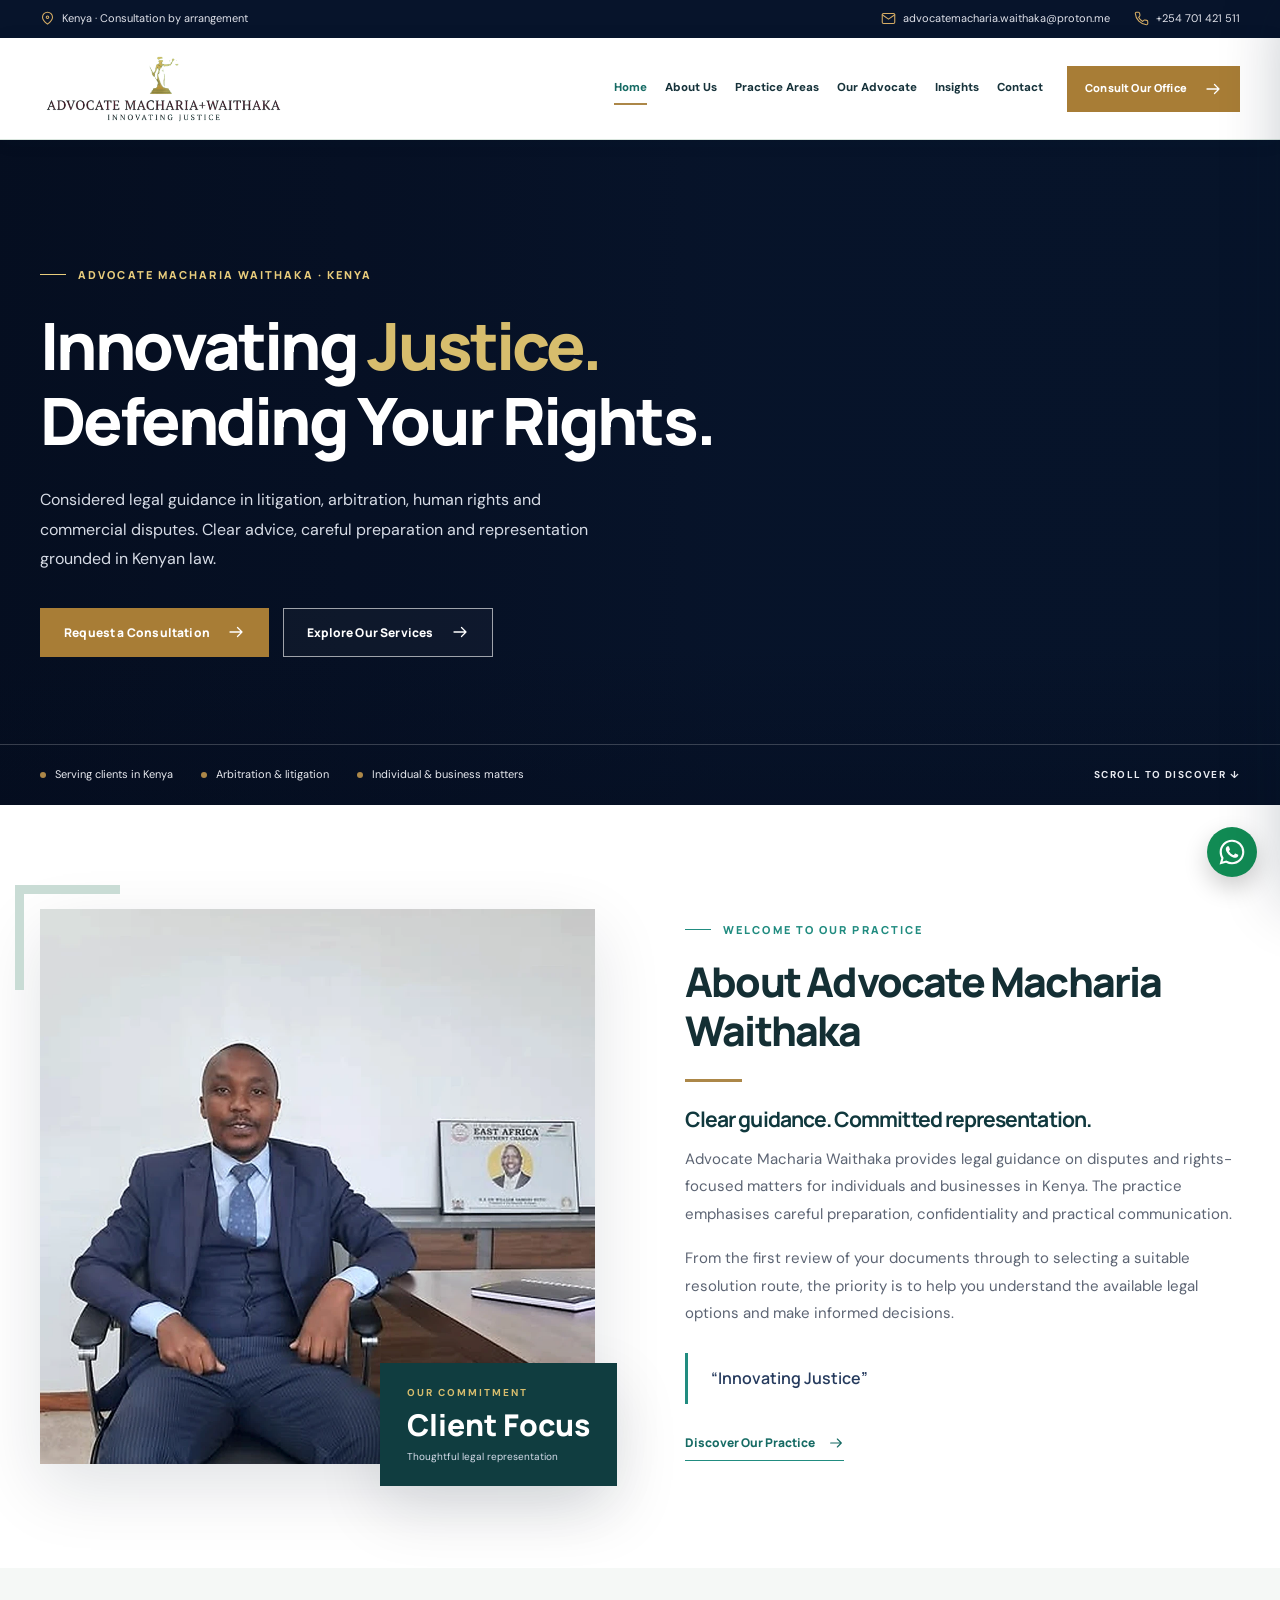
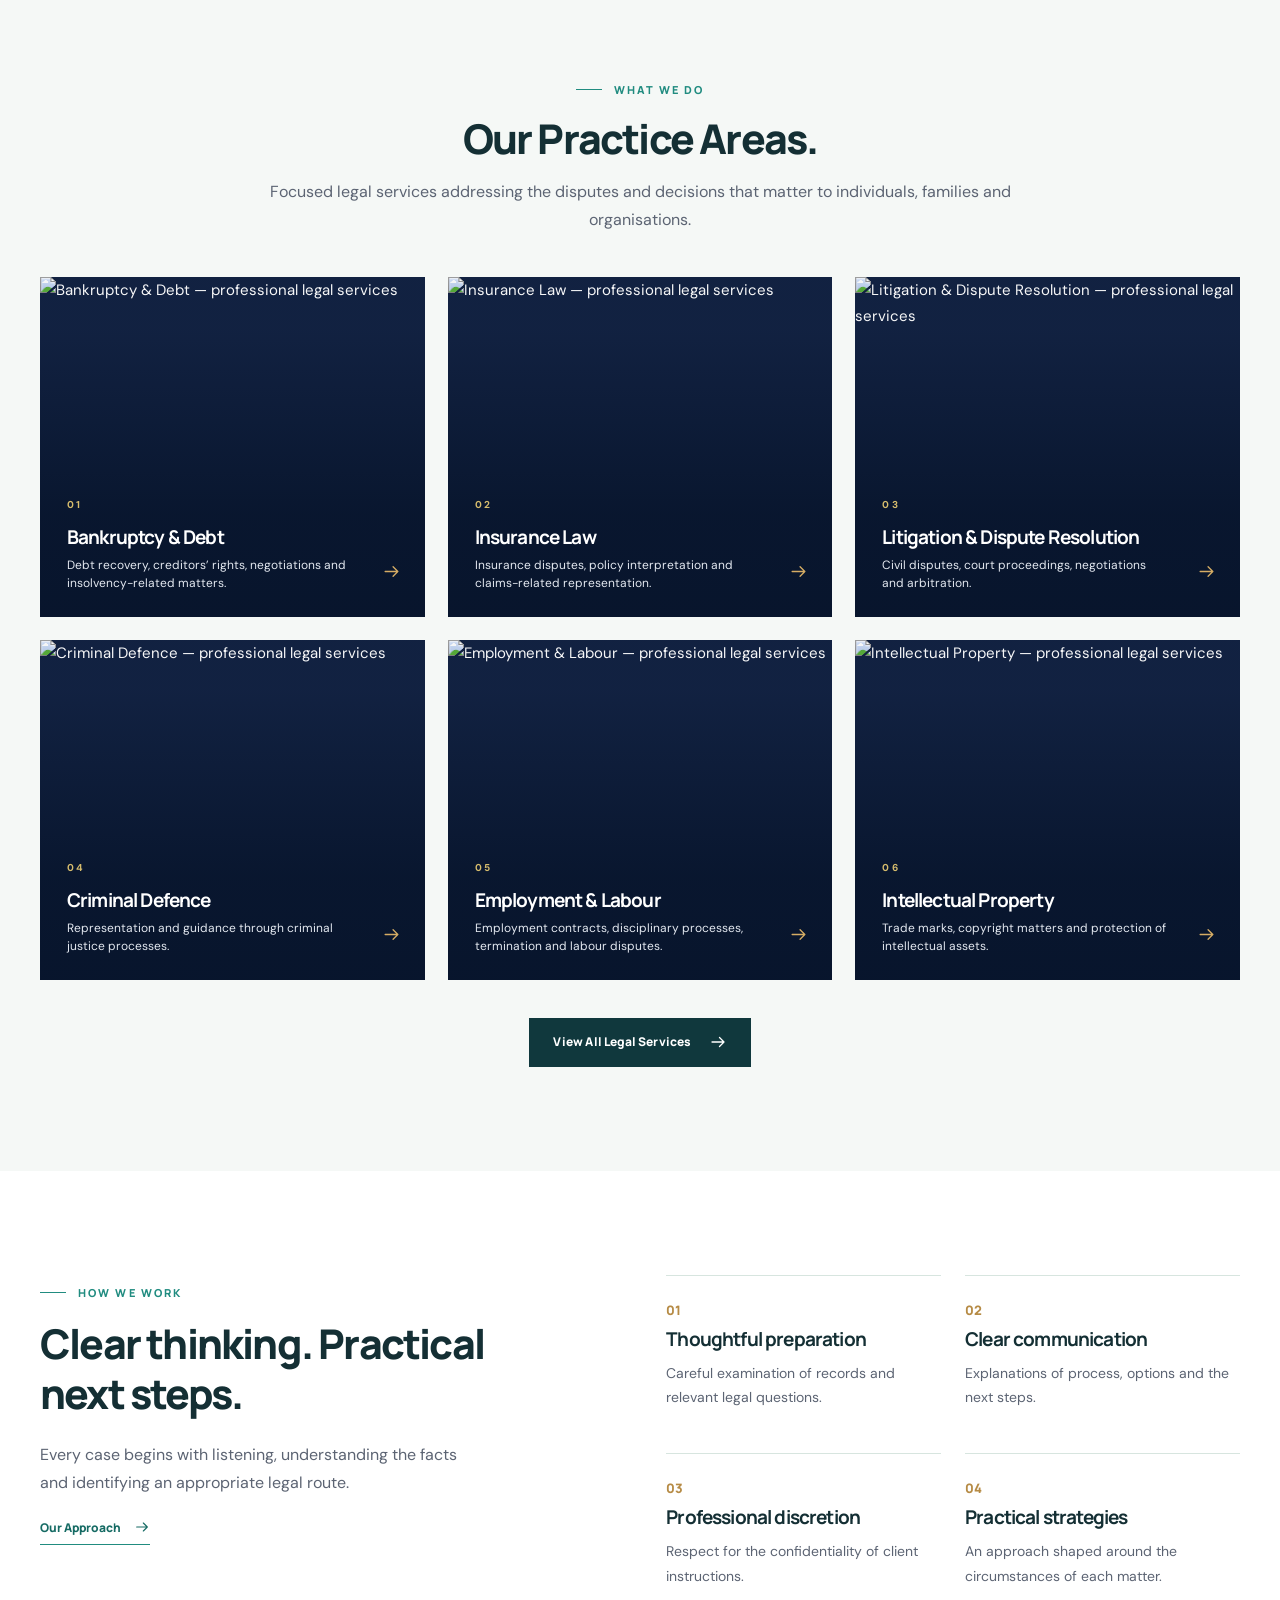
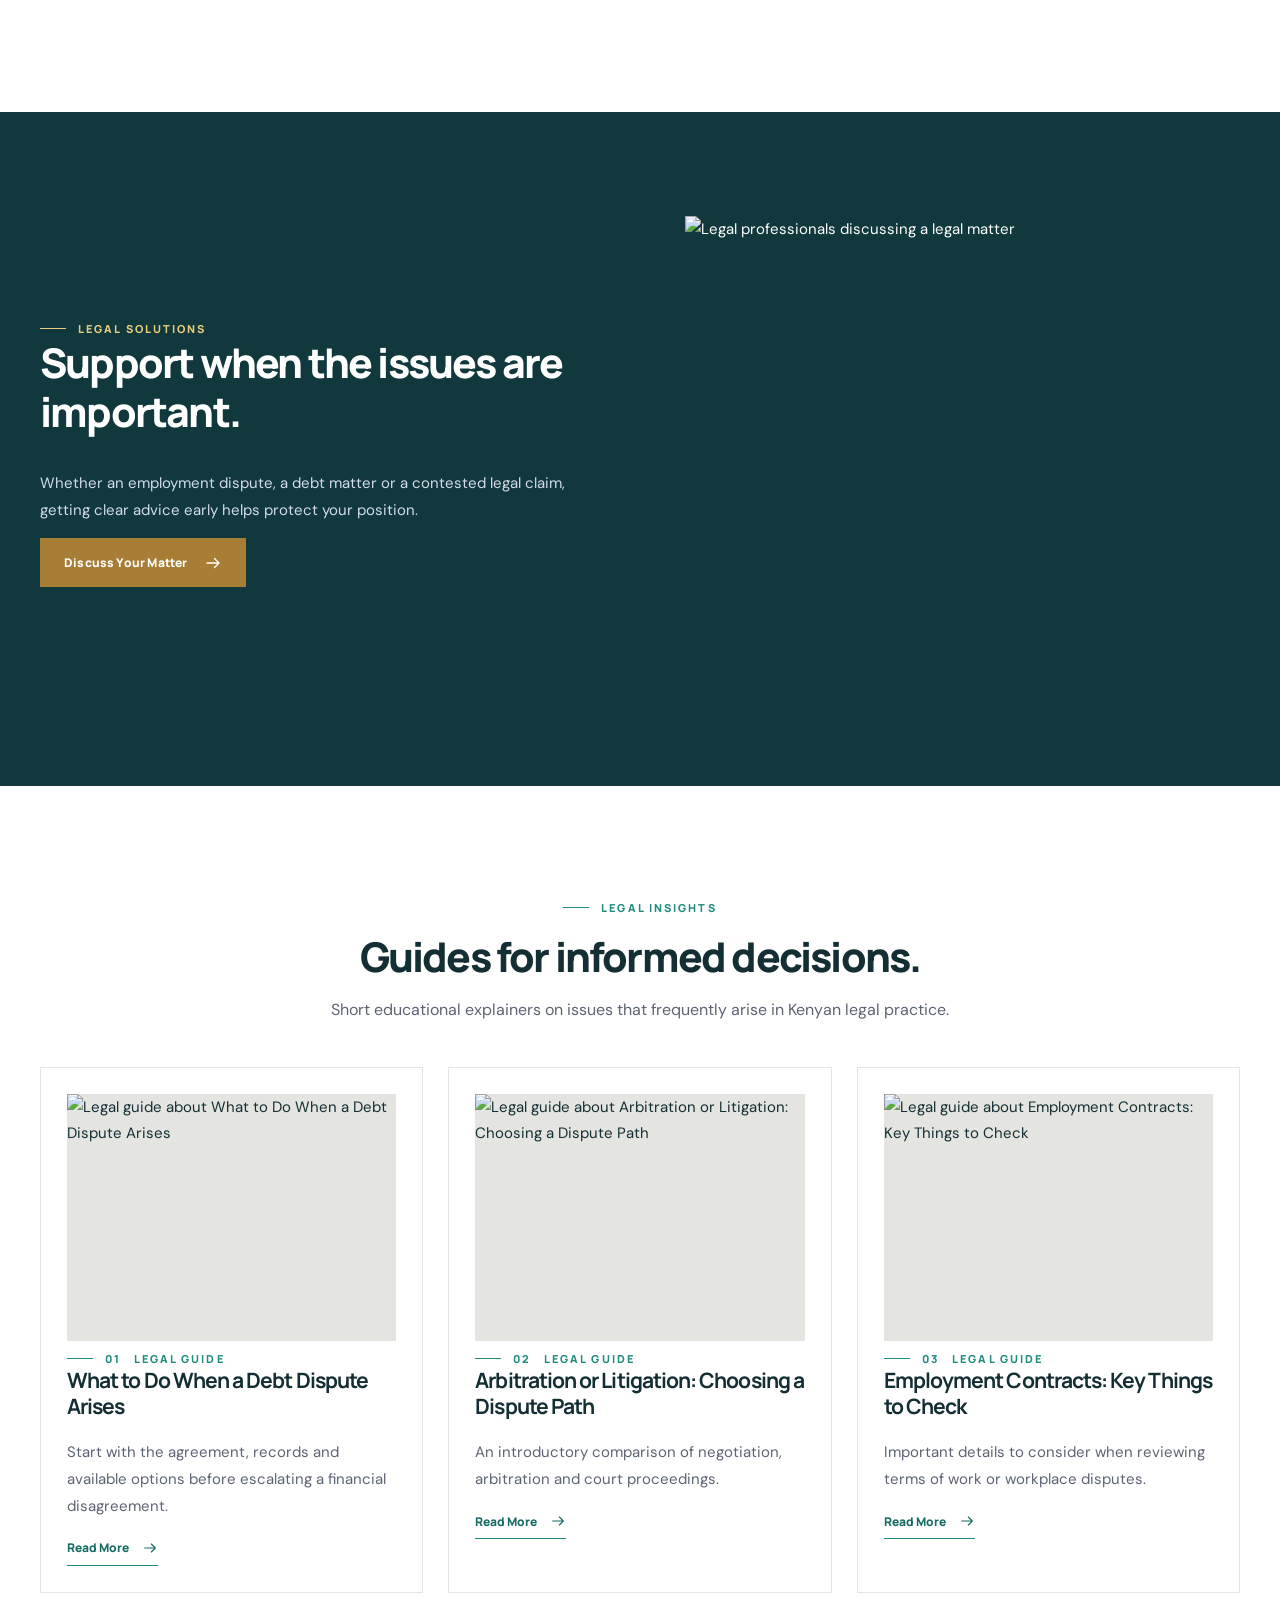
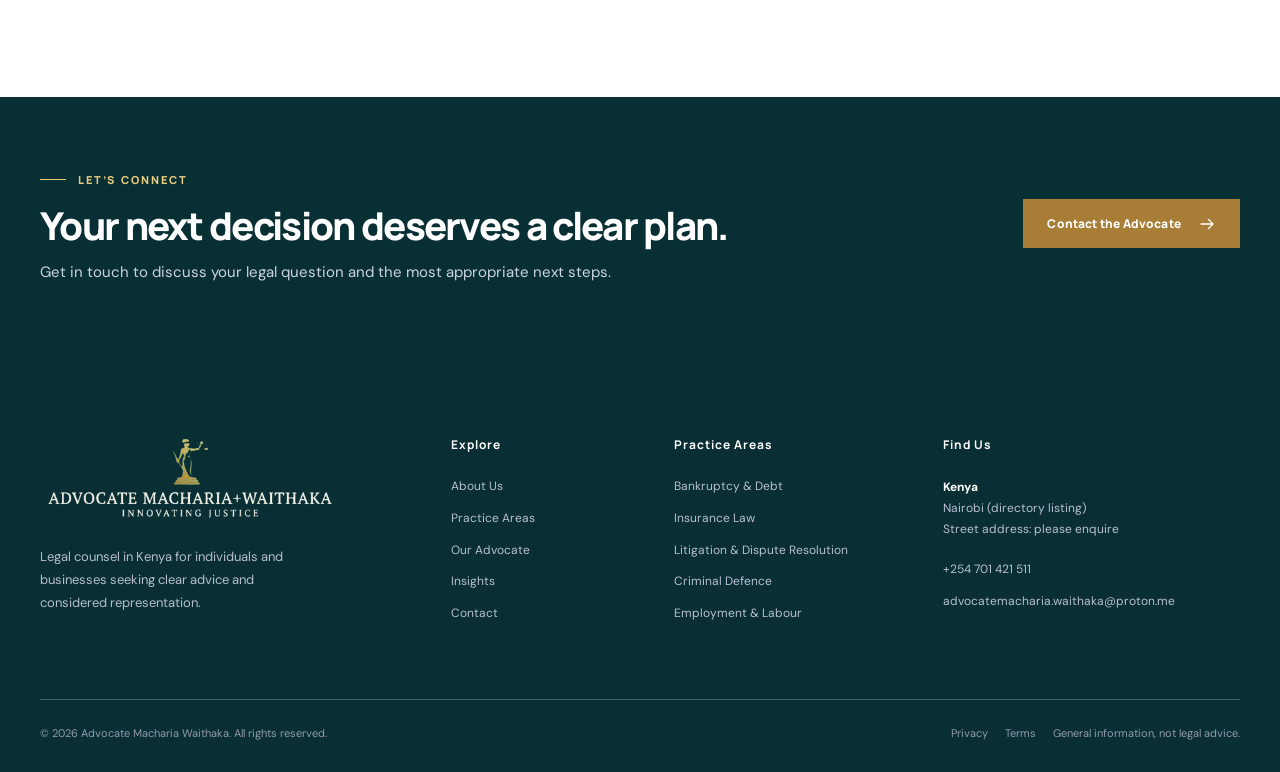
==== commit 1d854e84: "Upgrade advocate portraits to enhanced 4K images" ====
--- a/index.html
+++ b/index.html
@@ -3,7 +3,7 @@
 <div class="topbar"><div class="container topbar-inner"><span class="topbar-address"><svg aria-hidden="true" fill="none" height="18" stroke="currentColor" stroke-linecap="round" stroke-linejoin="round" stroke-width="1.7" viewbox="0 0 24 24" width="18"><path d="M20 10c0 5-8 11-8 11S4 15 4 10a8 8 0 1 1 16 0Z"></path><circle cx="12" cy="10" r="2"></circle></svg> Kenya · Consultation by arrangement</span><div class="topbar-links"><a href="mailto:advocatemacharia.waithaka@proton.me"><svg aria-hidden="true" fill="none" height="18" stroke="currentColor" stroke-linecap="round" stroke-linejoin="round" stroke-width="1.7" viewbox="0 0 24 24" width="18"><rect height="16" rx="2" width="20" x="2" y="4"></rect><path d="m2 6 10 7L22 6"></path></svg> advocatemacharia.waithaka@proton.me</a><a href="tel:+254701421511"><svg aria-hidden="true" fill="none" height="18" stroke="currentColor" stroke-linecap="round" stroke-linejoin="round" stroke-width="1.7" viewbox="0 0 24 24" width="18"><path d="M22 16.9v3a2 2 0 0 1-2.2 2A19.5 19.5 0 0 1 2.1 4.2 2 2 0 0 1 4 2h3a2 2 0 0 1 2 1.7l.5 3a2 2 0 0 1-.6 1.8l-1.6 1.6a16 16 0 0 0 6.6 6.6l1.6-1.6a2 2 0 0 1 1.8-.6l3 .5a2 2 0 0 1 1.7 2Z"></path></svg> +254 701 421 511</a></div></div></div>
 <header class="nav-shell"><div class="container nav-inner"><a aria-label="Advocate Macharia Waithaka home" class="brand" href="/"><img alt="Advocate Macharia Waithaka logo" height="1215" src="/assets/macharia-logo-transparent-4k.png" width="3840"/></a><nav aria-label="Main navigation" class="nav-links"><a aria-current="page" class="nav-link active" href="/">Home</a><a class="nav-link" href="/about/">About Us</a><a class="nav-link" href="/practice-areas/">Practice Areas</a><a class="nav-link" href="/managing-partner/">Our Advocate</a><a class="nav-link" href="/insights/">Insights</a><a class="nav-link" href="/contact/">Contact</a></nav><a class="btn btn-gold nav-cta" href="/contact/">Consult Our Office <svg aria-hidden="true" fill="none" height="18" stroke="currentColor" stroke-linecap="round" stroke-linejoin="round" stroke-width="1.7" viewbox="0 0 24 24" width="18"><path d="M4 12h16M14 6l6 6-6 6"></path></svg></a><button aria-controls="mobile-panel" aria-expanded="false" aria-label="Open menu" class="menu-open" data-mobile-open="" type="button"><svg aria-hidden="true" fill="none" height="24" stroke="currentColor" stroke-linecap="round" stroke-linejoin="round" stroke-width="1.7" viewbox="0 0 24 24" width="24"><path d="M3 6h18M3 12h18M3 18h18"></path></svg></button></div></header>
 <div class="mobile-backdrop" id="mobile-backdrop"></div><nav aria-hidden="true" aria-label="Mobile navigation" class="mobile-panel" id="mobile-panel" inert=""><div class="mobile-head"><img alt="Advocate Macharia Waithaka logo" height="1215" src="/assets/macharia-logo-transparent-4k.png" width="3840"/><button aria-label="Close menu" data-mobile-close="" type="button">×</button></div><div class="mobile-links"><a aria-current="page" class="active" href="/">Home</a><a class="" href="/about/">About Us</a><a class="" href="/practice-areas/">Practice Areas</a><a class="" href="/managing-partner/">Our Advocate</a><a class="" href="/insights/">Insights</a><a class="" href="/contact/">Contact</a></div><a class="btn btn-gold mobile-cta" href="/contact/">Request a Consultation <svg aria-hidden="true" fill="none" height="18" stroke="currentColor" stroke-linecap="round" stroke-linejoin="round" stroke-width="1.7" viewbox="0 0 24 24" width="18"><path d="M4 12h16M14 6l6 6-6 6"></path></svg></a></nav><main id="main"><section class="hero" style="--hero-image:url('https://images.pexels.com/photos/5668806/pexels-photo-5668806.jpeg?auto=compress&amp;cs=tinysrgb&amp;w=1900')"><div class="container hero-inner"><div class="hero-copy"><span class="eyebrow eyebrow-light">ADVOCATE MACHARIA WAITHAKA · KENYA</span><h1>Innovating <em>Justice.</em><br/>Defending Your Rights.</h1><p>Considered legal guidance in litigation, arbitration, human rights and commercial disputes. Clear advice, careful preparation and representation grounded in Kenyan law.</p><div class="hero-actions"><a class="btn btn-gold" href="/contact/">Request a Consultation <svg aria-hidden="true" fill="none" height="18" stroke="currentColor" stroke-linecap="round" stroke-linejoin="round" stroke-width="1.7" viewbox="0 0 24 24" width="18" xmlns="http://www.w3.org/2000/svg"><path d="M4 12h16M14 6l6 6-6 6"></path></svg></a><a class="btn btn-outline" href="/practice-areas/">Explore Our Services <svg aria-hidden="true" fill="none" height="18" stroke="currentColor" stroke-linecap="round" stroke-linejoin="round" stroke-width="1.7" viewbox="0 0 24 24" width="18" xmlns="http://www.w3.org/2000/svg"><path d="M4 12h16M14 6l6 6-6 6"></path></svg></a></div></div></div><div class="hero-bottom"><div class="container hero-bottom-inner"><div class="hero-notes"><span>Serving clients in Kenya</span><span>Arbitration &amp; litigation</span><span>Individual &amp; business matters</span></div><span class="scroll-cue">SCROLL TO DISCOVER ↓</span></div></div></section>
-<section class="section"><div class="container intro-grid"><div class="intro-picture"><img alt="Portrait of Advocate Macharia Waithaka seated in an office" height="590" loading="lazy" src="/assets/advocate-formal.jpg" width="443"/><div class="picture-stamp"><small>OUR COMMITMENT</small><strong>Client Focus</strong><span>Thoughtful legal representation</span></div></div><div class="intro-copy"><span class="eyebrow">WELCOME TO OUR PRACTICE</span><h2>About Advocate Macharia Waithaka</h2><div class="accent-line"></div><h3>Clear guidance. Committed representation.</h3><p>Advocate Macharia Waithaka provides legal guidance on disputes and rights-focused matters for individuals and businesses in Kenya. The practice emphasises careful preparation, confidentiality and practical communication.</p><p>From the first review of your documents through to selecting a suitable resolution route, the priority is to help you understand the available legal options and make informed decisions.</p><blockquote>“Innovating Justice”</blockquote><a class="text-link" href="/about/">Discover Our Practice <svg aria-hidden="true" fill="none" height="18" stroke="currentColor" stroke-linecap="round" stroke-linejoin="round" stroke-width="1.7" viewbox="0 0 24 24" width="18" xmlns="http://www.w3.org/2000/svg"><path d="M4 12h16M14 6l6 6-6 6"></path></svg></a></div></div></section>
+<section class="section"><div class="container intro-grid"><div class="intro-picture"><img alt="Portrait of Advocate Macharia Waithaka seated in an office" height="4096" loading="lazy" src="/assets/advocate-formal-1400.webp" srcset="/assets/advocate-formal-1400.webp 1051w, /assets/advocate-formal-4k.webp 3075w" sizes="(max-width: 850px) 92vw, 46vw" width="3075"/><div class="picture-stamp"><small>OUR COMMITMENT</small><strong>Client Focus</strong><span>Thoughtful legal representation</span></div></div><div class="intro-copy"><span class="eyebrow">WELCOME TO OUR PRACTICE</span><h2>About Advocate Macharia Waithaka</h2><div class="accent-line"></div><h3>Clear guidance. Committed representation.</h3><p>Advocate Macharia Waithaka provides legal guidance on disputes and rights-focused matters for individuals and businesses in Kenya. The practice emphasises careful preparation, confidentiality and practical communication.</p><p>From the first review of your documents through to selecting a suitable resolution route, the priority is to help you understand the available legal options and make informed decisions.</p><blockquote>“Innovating Justice”</blockquote><a class="text-link" href="/about/">Discover Our Practice <svg aria-hidden="true" fill="none" height="18" stroke="currentColor" stroke-linecap="round" stroke-linejoin="round" stroke-width="1.7" viewbox="0 0 24 24" width="18" xmlns="http://www.w3.org/2000/svg"><path d="M4 12h16M14 6l6 6-6 6"></path></svg></a></div></div></section>
 <section class="section cream"><div class="container"><div class="section-heading centered"><span class="eyebrow">WHAT WE DO</span><h2>Our Practice Areas.</h2><p>Focused legal services addressing the disputes and decisions that matter to individuals, families and organisations.</p></div><div class="practice-grid"><a class="practice-card" href="/practice-areas/#debt"><img alt="Bankruptcy &amp; Debt — professional legal services" decoding="async" height="735" loading="lazy" src="https://images.pexels.com/photos/5668800/pexels-photo-5668800.jpeg?auto=compress&amp;cs=tinysrgb&amp;w=1000" width="1100"/><span class="practice-shade"></span><div class="practice-card-text"><span class="card-number">01</span><h3>Bankruptcy &amp; Debt</h3><p>Debt recovery, creditors’ rights, negotiations and insolvency-related matters.</p><span class="card-arrow"><svg aria-hidden="true" fill="none" height="18" stroke="currentColor" stroke-linecap="round" stroke-linejoin="round" stroke-width="1.7" viewbox="0 0 24 24" width="18" xmlns="http://www.w3.org/2000/svg"><path d="M4 12h16M14 6l6 6-6 6"></path></svg></span></div></a><a class="practice-card" href="/practice-areas/#insurance"><img alt="Insurance Law — professional legal services" decoding="async" height="735" loading="lazy" src="https://images.pexels.com/photos/5668798/pexels-photo-5668798.jpeg?auto=compress&amp;cs=tinysrgb&amp;w=1000" width="1100"/><span class="practice-shade"></span><div class="practice-card-text"><span class="card-number">02</span><h3>Insurance Law</h3><p>Insurance disputes, policy interpretation and claims-related representation.</p><span class="card-arrow"><svg aria-hidden="true" fill="none" height="18" stroke="currentColor" stroke-linecap="round" stroke-linejoin="round" stroke-width="1.7" viewbox="0 0 24 24" width="18" xmlns="http://www.w3.org/2000/svg"><path d="M4 12h16M14 6l6 6-6 6"></path></svg></span></div></a><a class="practice-card" href="/practice-areas/#litigation"><img alt="Litigation &amp; Dispute Resolution — professional legal services" decoding="async" height="735" loading="lazy" src="https://images.pexels.com/photos/5668508/pexels-photo-5668508.jpeg?auto=compress&amp;cs=tinysrgb&amp;w=1000" width="1100"/><span class="practice-shade"></span><div class="practice-card-text"><span class="card-number">03</span><h3>Litigation &amp; Dispute Resolution</h3><p>Civil disputes, court proceedings, negotiations and arbitration.</p><span class="card-arrow"><svg aria-hidden="true" fill="none" height="18" stroke="currentColor" stroke-linecap="round" stroke-linejoin="round" stroke-width="1.7" viewbox="0 0 24 24" width="18" xmlns="http://www.w3.org/2000/svg"><path d="M4 12h16M14 6l6 6-6 6"></path></svg></span></div></a><a class="practice-card" href="/practice-areas/#criminal"><img alt="Criminal Defence — professional legal services" decoding="async" height="735" loading="lazy" src="https://images.pexels.com/photos/8730757/pexels-photo-8730757.jpeg?auto=compress&amp;cs=tinysrgb&amp;w=1000" width="1100"/><span class="practice-shade"></span><div class="practice-card-text"><span class="card-number">04</span><h3>Criminal Defence</h3><p>Representation and guidance through criminal justice processes.</p><span class="card-arrow"><svg aria-hidden="true" fill="none" height="18" stroke="currentColor" stroke-linecap="round" stroke-linejoin="round" stroke-width="1.7" viewbox="0 0 24 24" width="18" xmlns="http://www.w3.org/2000/svg"><path d="M4 12h16M14 6l6 6-6 6"></path></svg></span></div></a><a class="practice-card" href="/practice-areas/#employment"><img alt="Employment &amp; Labour — professional legal services" decoding="async" height="735" loading="lazy" src="https://images.pexels.com/photos/3869649/pexels-photo-3869649.jpeg?auto=compress&amp;cs=tinysrgb&amp;w=1000" width="1100"/><span class="practice-shade"></span><div class="practice-card-text"><span class="card-number">05</span><h3>Employment &amp; Labour</h3><p>Employment contracts, disciplinary processes, termination and labour disputes.</p><span class="card-arrow"><svg aria-hidden="true" fill="none" height="18" stroke="currentColor" stroke-linecap="round" stroke-linejoin="round" stroke-width="1.7" viewbox="0 0 24 24" width="18" xmlns="http://www.w3.org/2000/svg"><path d="M4 12h16M14 6l6 6-6 6"></path></svg></span></div></a><a class="practice-card" href="/practice-areas/#ip"><img alt="Intellectual Property — professional legal services" decoding="async" height="735" loading="lazy" src="https://images.pexels.com/photos/5668799/pexels-photo-5668799.jpeg?auto=compress&amp;cs=tinysrgb&amp;w=1000" width="1100"/><span class="practice-shade"></span><div class="practice-card-text"><span class="card-number">06</span><h3>Intellectual Property</h3><p>Trade marks, copyright matters and protection of intellectual assets.</p><span class="card-arrow"><svg aria-hidden="true" fill="none" height="18" stroke="currentColor" stroke-linecap="round" stroke-linejoin="round" stroke-width="1.7" viewbox="0 0 24 24" width="18" xmlns="http://www.w3.org/2000/svg"><path d="M4 12h16M14 6l6 6-6 6"></path></svg></span></div></a></div><div style="text-align:center;margin-top:38px"><a class="btn btn-navy" href="/practice-areas/">View All Legal Services <svg aria-hidden="true" fill="none" height="18" stroke="currentColor" stroke-linecap="round" stroke-linejoin="round" stroke-width="1.7" viewbox="0 0 24 24" width="18" xmlns="http://www.w3.org/2000/svg"><path d="M4 12h16M14 6l6 6-6 6"></path></svg></a></div></div></section>
 <section class="section purpose-section"><div class="container purpose-grid"><div><span class="eyebrow">HOW WE WORK</span><h2>Clear thinking. Practical next steps.</h2><p>Every case begins with listening, understanding the facts and identifying an appropriate legal route.</p><a class="text-link" href="/about/">Our Approach <svg aria-hidden="true" fill="none" height="18" stroke="currentColor" stroke-linecap="round" stroke-linejoin="round" stroke-width="1.7" viewbox="0 0 24 24" width="18" xmlns="http://www.w3.org/2000/svg"><path d="M4 12h16M14 6l6 6-6 6"></path></svg></a></div><div class="values-grid"><div><strong>01</strong><h3>Thoughtful preparation</h3><p>Careful examination of records and relevant legal questions.</p></div><div><strong>02</strong><h3>Clear communication</h3><p>Explanations of process, options and the next steps.</p></div><div><strong>03</strong><h3>Professional discretion</h3><p>Respect for the confidentiality of client instructions.</p></div><div><strong>04</strong><h3>Practical strategies</h3><p>An approach shaped around the circumstances of each matter.</p></div></div></div></section>
 <section class="section section-navy"><div class="container intro-grid"><div><span class="eyebrow eyebrow-light">LEGAL SOLUTIONS</span><h2>Support when the issues are important.</h2><p>Whether an employment dispute, a debt matter or a contested legal claim, getting clear advice early helps protect your position.</p><a class="btn btn-gold" href="/contact/">Discuss Your Matter <svg aria-hidden="true" fill="none" height="18" stroke="currentColor" stroke-linecap="round" stroke-linejoin="round" stroke-width="1.7" viewbox="0 0 24 24" width="18" xmlns="http://www.w3.org/2000/svg"><path d="M4 12h16M14 6l6 6-6 6"></path></svg></a></div><div class="picture-frame"><img alt="Legal professionals discussing a legal matter" height="800" loading="lazy" src="https://images.pexels.com/photos/5668792/pexels-photo-5668792.jpeg?auto=compress&amp;cs=tinysrgb&amp;w=1100" width="1100"/></div></div></section>
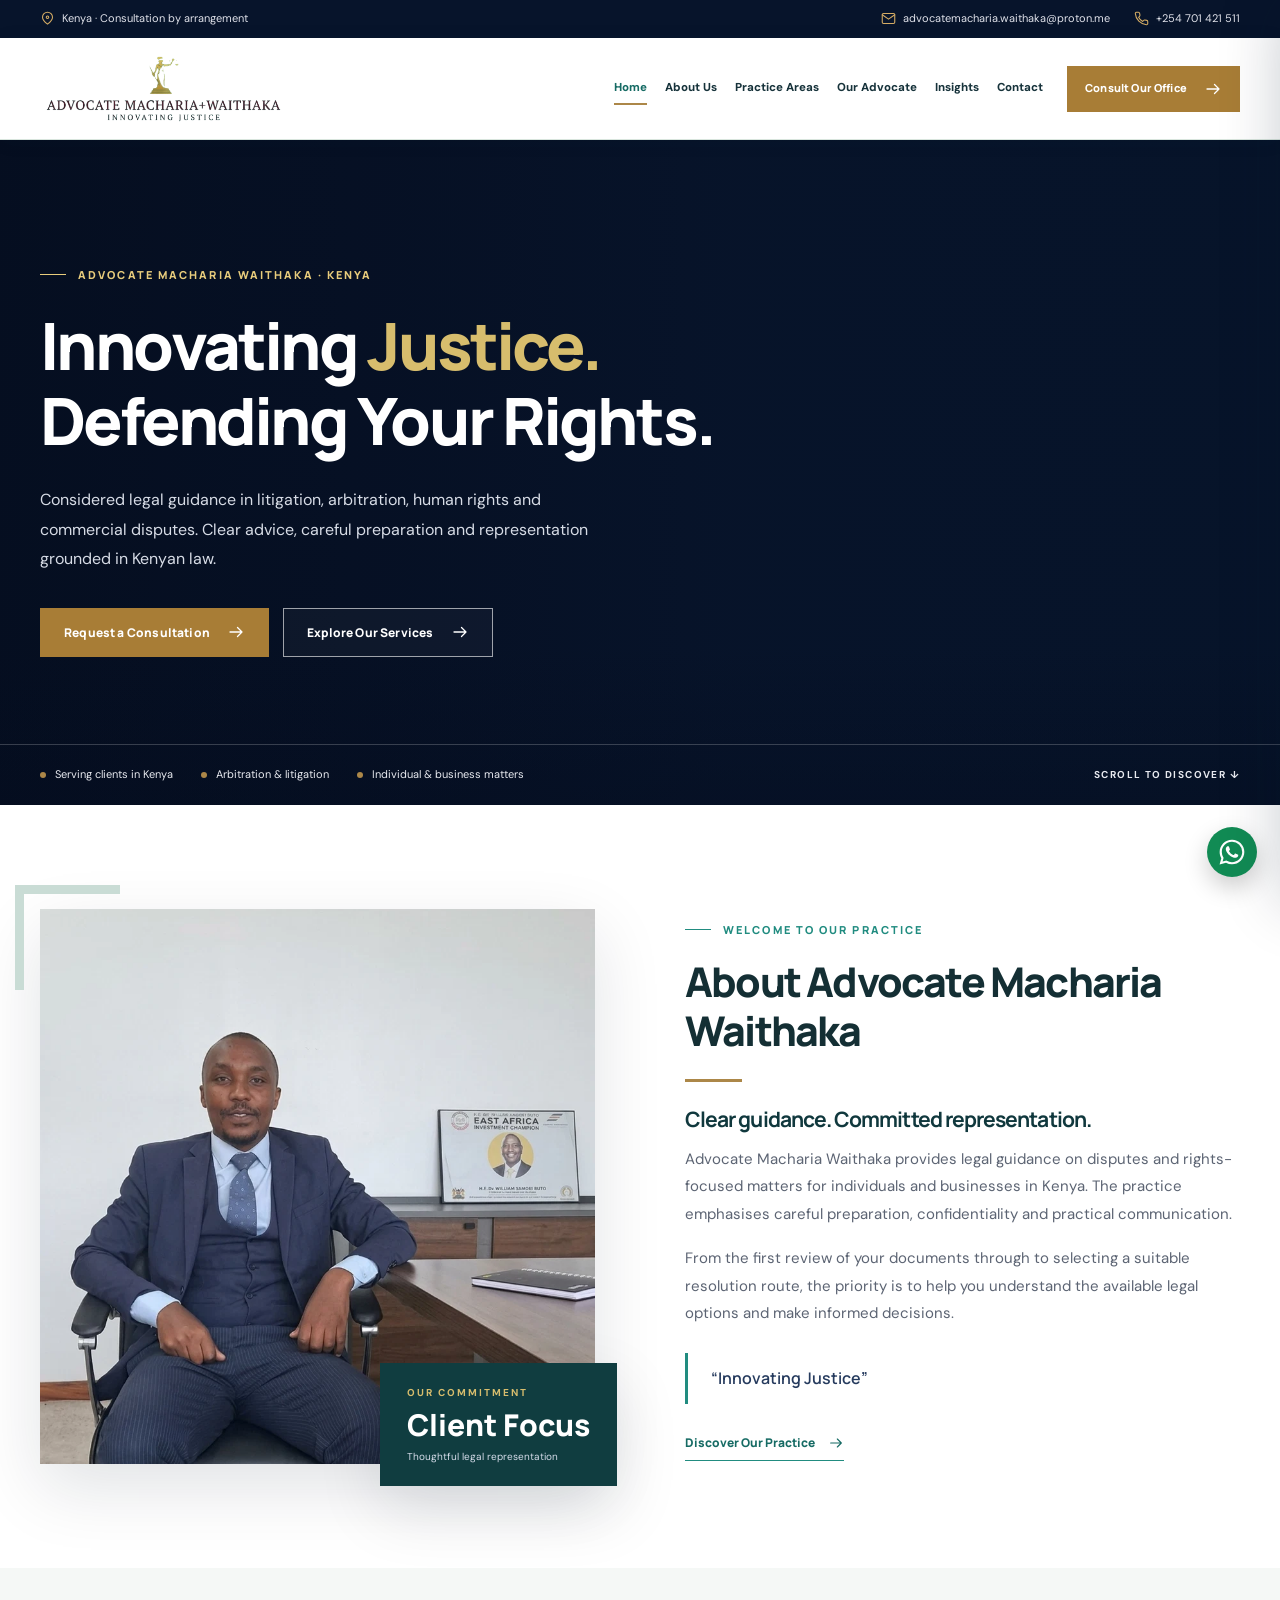
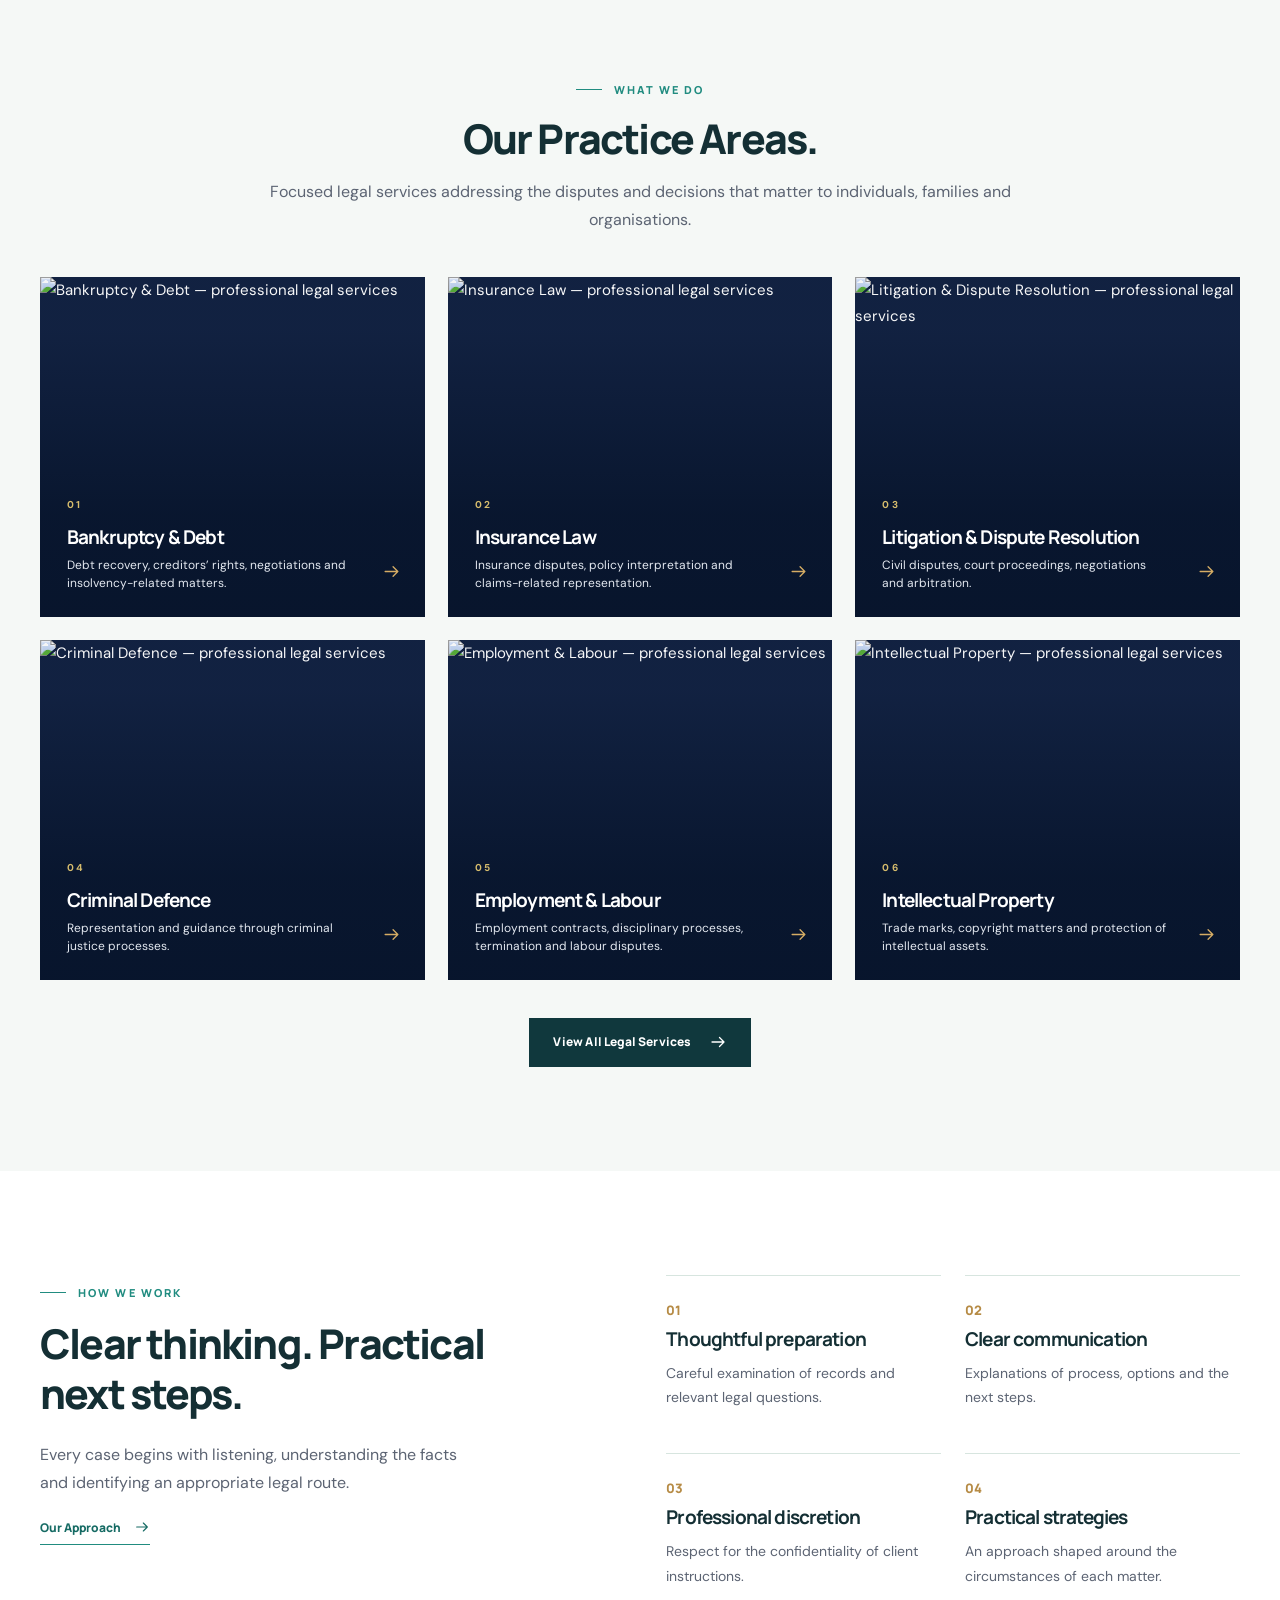
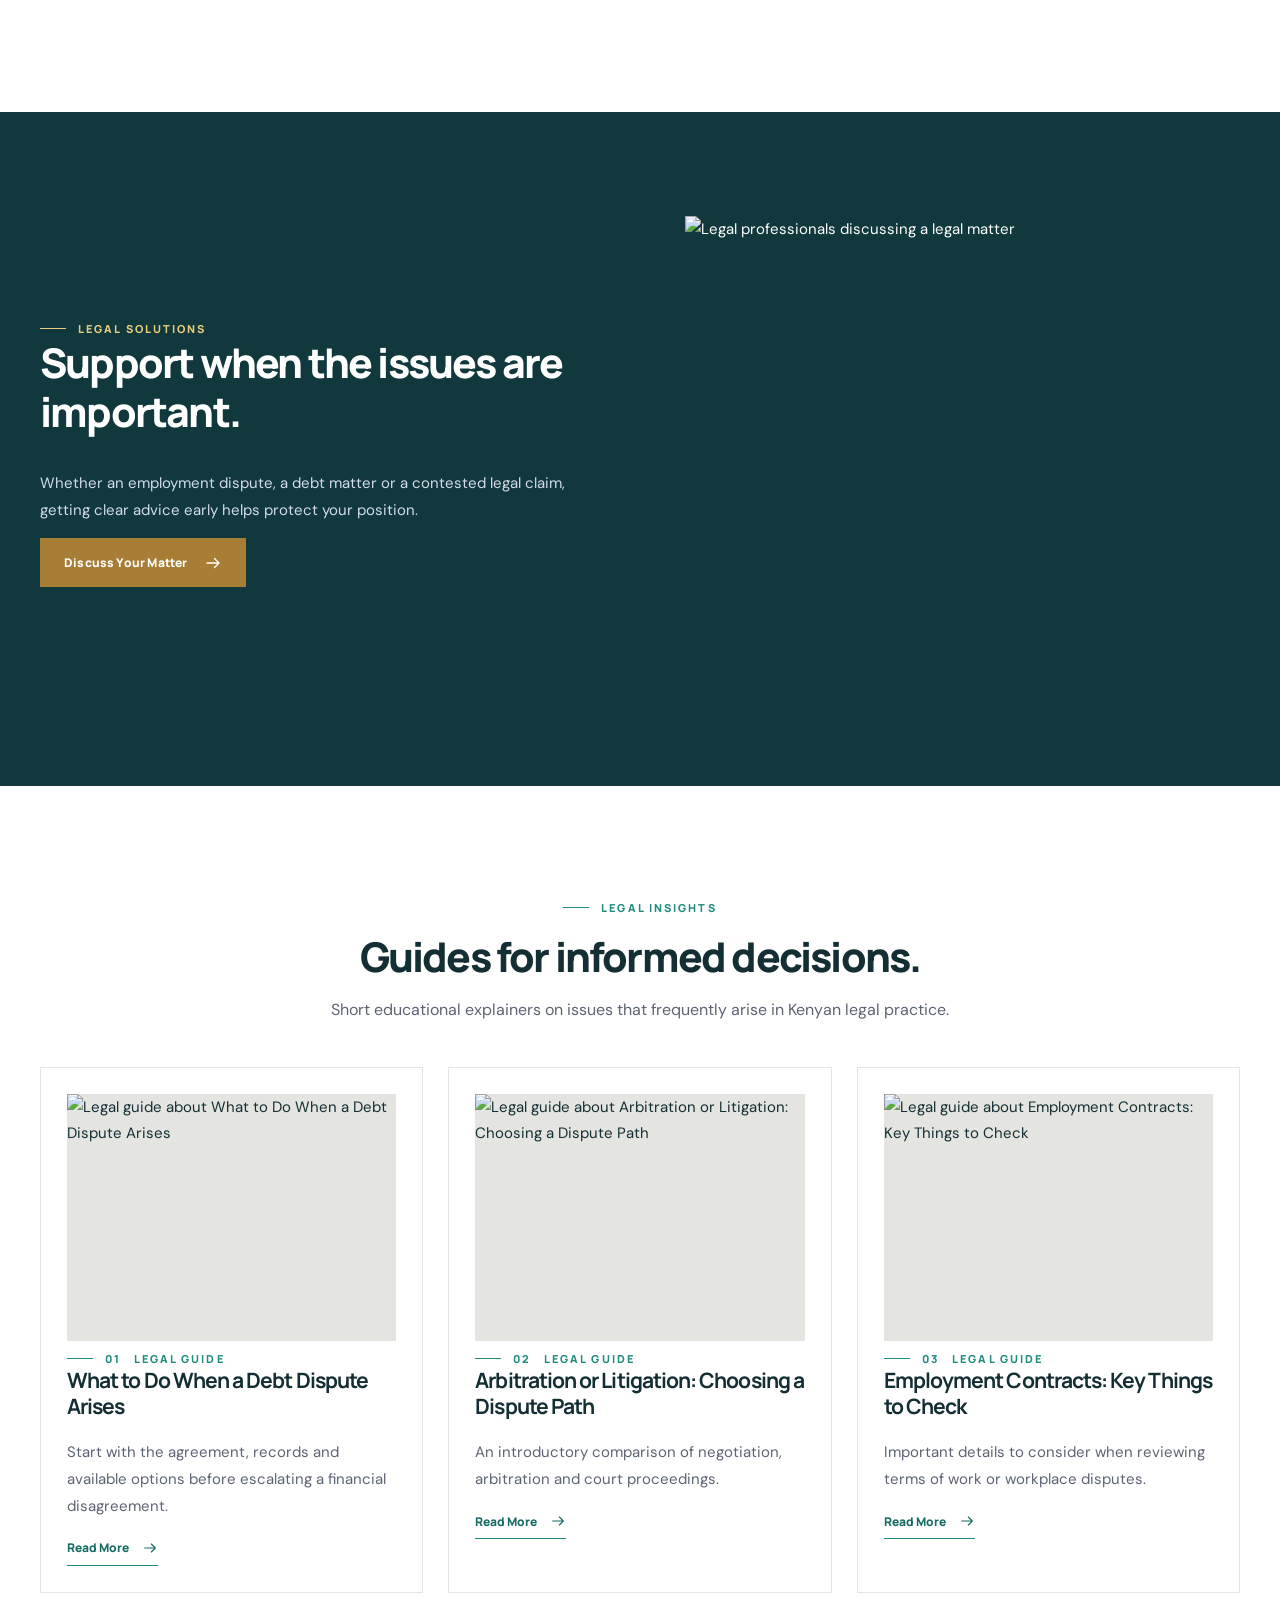
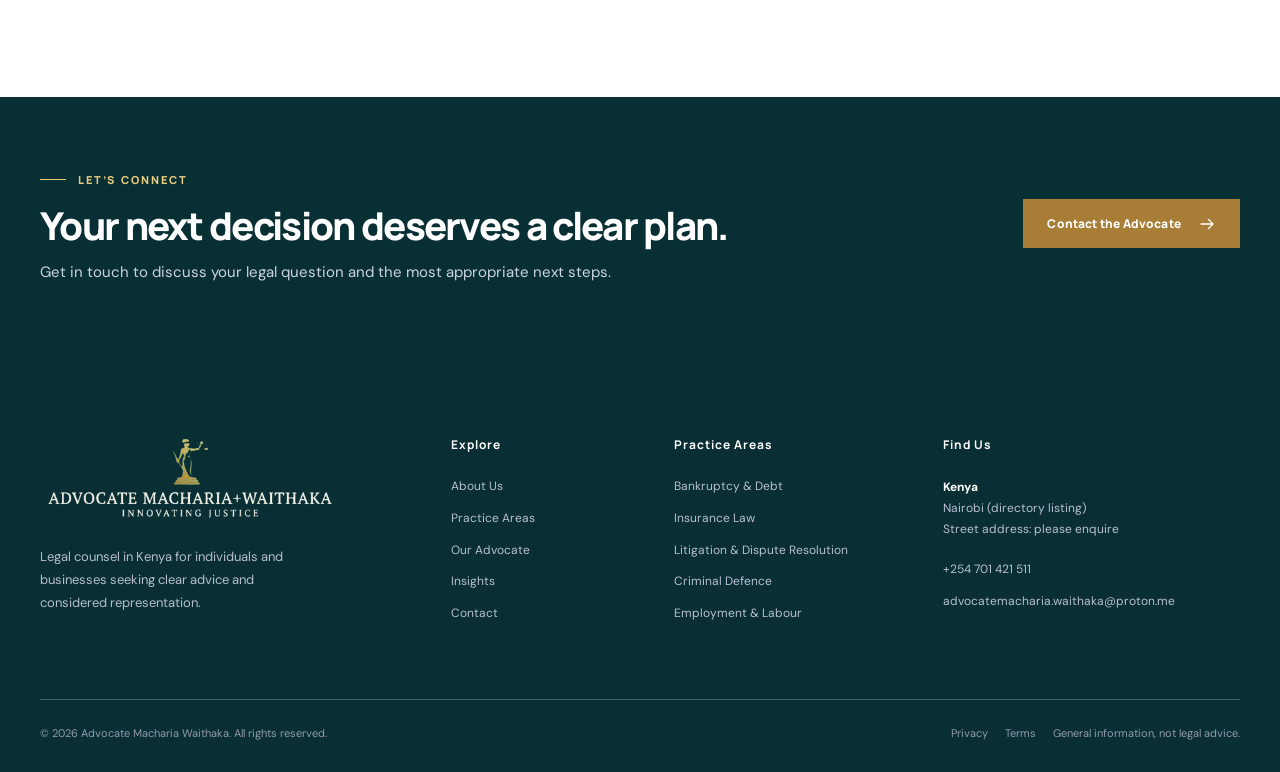
==== commit 30683192: "Replace blurry advocate portraits with clearer high-resolution photographs" ====
--- a/index.html
+++ b/index.html
@@ -3,7 +3,7 @@
 <div class="topbar"><div class="container topbar-inner"><span class="topbar-address"><svg aria-hidden="true" fill="none" height="18" stroke="currentColor" stroke-linecap="round" stroke-linejoin="round" stroke-width="1.7" viewbox="0 0 24 24" width="18"><path d="M20 10c0 5-8 11-8 11S4 15 4 10a8 8 0 1 1 16 0Z"></path><circle cx="12" cy="10" r="2"></circle></svg> Kenya · Consultation by arrangement</span><div class="topbar-links"><a href="mailto:advocatemacharia.waithaka@proton.me"><svg aria-hidden="true" fill="none" height="18" stroke="currentColor" stroke-linecap="round" stroke-linejoin="round" stroke-width="1.7" viewbox="0 0 24 24" width="18"><rect height="16" rx="2" width="20" x="2" y="4"></rect><path d="m2 6 10 7L22 6"></path></svg> advocatemacharia.waithaka@proton.me</a><a href="tel:+254701421511"><svg aria-hidden="true" fill="none" height="18" stroke="currentColor" stroke-linecap="round" stroke-linejoin="round" stroke-width="1.7" viewbox="0 0 24 24" width="18"><path d="M22 16.9v3a2 2 0 0 1-2.2 2A19.5 19.5 0 0 1 2.1 4.2 2 2 0 0 1 4 2h3a2 2 0 0 1 2 1.7l.5 3a2 2 0 0 1-.6 1.8l-1.6 1.6a16 16 0 0 0 6.6 6.6l1.6-1.6a2 2 0 0 1 1.8-.6l3 .5a2 2 0 0 1 1.7 2Z"></path></svg> +254 701 421 511</a></div></div></div>
 <header class="nav-shell"><div class="container nav-inner"><a aria-label="Advocate Macharia Waithaka home" class="brand" href="/"><img alt="Advocate Macharia Waithaka logo" height="1215" src="/assets/macharia-logo-transparent-4k.png" width="3840"/></a><nav aria-label="Main navigation" class="nav-links"><a aria-current="page" class="nav-link active" href="/">Home</a><a class="nav-link" href="/about/">About Us</a><a class="nav-link" href="/practice-areas/">Practice Areas</a><a class="nav-link" href="/managing-partner/">Our Advocate</a><a class="nav-link" href="/insights/">Insights</a><a class="nav-link" href="/contact/">Contact</a></nav><a class="btn btn-gold nav-cta" href="/contact/">Consult Our Office <svg aria-hidden="true" fill="none" height="18" stroke="currentColor" stroke-linecap="round" stroke-linejoin="round" stroke-width="1.7" viewbox="0 0 24 24" width="18"><path d="M4 12h16M14 6l6 6-6 6"></path></svg></a><button aria-controls="mobile-panel" aria-expanded="false" aria-label="Open menu" class="menu-open" data-mobile-open="" type="button"><svg aria-hidden="true" fill="none" height="24" stroke="currentColor" stroke-linecap="round" stroke-linejoin="round" stroke-width="1.7" viewbox="0 0 24 24" width="24"><path d="M3 6h18M3 12h18M3 18h18"></path></svg></button></div></header>
 <div class="mobile-backdrop" id="mobile-backdrop"></div><nav aria-hidden="true" aria-label="Mobile navigation" class="mobile-panel" id="mobile-panel" inert=""><div class="mobile-head"><img alt="Advocate Macharia Waithaka logo" height="1215" src="/assets/macharia-logo-transparent-4k.png" width="3840"/><button aria-label="Close menu" data-mobile-close="" type="button">×</button></div><div class="mobile-links"><a aria-current="page" class="active" href="/">Home</a><a class="" href="/about/">About Us</a><a class="" href="/practice-areas/">Practice Areas</a><a class="" href="/managing-partner/">Our Advocate</a><a class="" href="/insights/">Insights</a><a class="" href="/contact/">Contact</a></div><a class="btn btn-gold mobile-cta" href="/contact/">Request a Consultation <svg aria-hidden="true" fill="none" height="18" stroke="currentColor" stroke-linecap="round" stroke-linejoin="round" stroke-width="1.7" viewbox="0 0 24 24" width="18"><path d="M4 12h16M14 6l6 6-6 6"></path></svg></a></nav><main id="main"><section class="hero" style="--hero-image:url('https://images.pexels.com/photos/5668806/pexels-photo-5668806.jpeg?auto=compress&amp;cs=tinysrgb&amp;w=1900')"><div class="container hero-inner"><div class="hero-copy"><span class="eyebrow eyebrow-light">ADVOCATE MACHARIA WAITHAKA · KENYA</span><h1>Innovating <em>Justice.</em><br/>Defending Your Rights.</h1><p>Considered legal guidance in litigation, arbitration, human rights and commercial disputes. Clear advice, careful preparation and representation grounded in Kenyan law.</p><div class="hero-actions"><a class="btn btn-gold" href="/contact/">Request a Consultation <svg aria-hidden="true" fill="none" height="18" stroke="currentColor" stroke-linecap="round" stroke-linejoin="round" stroke-width="1.7" viewbox="0 0 24 24" width="18" xmlns="http://www.w3.org/2000/svg"><path d="M4 12h16M14 6l6 6-6 6"></path></svg></a><a class="btn btn-outline" href="/practice-areas/">Explore Our Services <svg aria-hidden="true" fill="none" height="18" stroke="currentColor" stroke-linecap="round" stroke-linejoin="round" stroke-width="1.7" viewbox="0 0 24 24" width="18" xmlns="http://www.w3.org/2000/svg"><path d="M4 12h16M14 6l6 6-6 6"></path></svg></a></div></div></div><div class="hero-bottom"><div class="container hero-bottom-inner"><div class="hero-notes"><span>Serving clients in Kenya</span><span>Arbitration &amp; litigation</span><span>Individual &amp; business matters</span></div><span class="scroll-cue">SCROLL TO DISCOVER ↓</span></div></div></section>
-<section class="section"><div class="container intro-grid"><div class="intro-picture"><img alt="Portrait of Advocate Macharia Waithaka seated in an office" height="4096" loading="lazy" src="/assets/advocate-formal-1400.webp" srcset="/assets/advocate-formal-1400.webp 1051w, /assets/advocate-formal-4k.webp 3075w" sizes="(max-width: 850px) 92vw, 46vw" width="3075"/><div class="picture-stamp"><small>OUR COMMITMENT</small><strong>Client Focus</strong><span>Thoughtful legal representation</span></div></div><div class="intro-copy"><span class="eyebrow">WELCOME TO OUR PRACTICE</span><h2>About Advocate Macharia Waithaka</h2><div class="accent-line"></div><h3>Clear guidance. Committed representation.</h3><p>Advocate Macharia Waithaka provides legal guidance on disputes and rights-focused matters for individuals and businesses in Kenya. The practice emphasises careful preparation, confidentiality and practical communication.</p><p>From the first review of your documents through to selecting a suitable resolution route, the priority is to help you understand the available legal options and make informed decisions.</p><blockquote>“Innovating Justice”</blockquote><a class="text-link" href="/about/">Discover Our Practice <svg aria-hidden="true" fill="none" height="18" stroke="currentColor" stroke-linecap="round" stroke-linejoin="round" stroke-width="1.7" viewbox="0 0 24 24" width="18" xmlns="http://www.w3.org/2000/svg"><path d="M4 12h16M14 6l6 6-6 6"></path></svg></a></div></div></section>
+<section class="section"><div class="container intro-grid"><div class="intro-picture"><img alt="Advocate Macharia Waithaka seated in an office" decoding="async" height="1193" loading="lazy" sizes="(max-width: 900px) calc(100vw - 44px), (max-width: 1250px) 44vw, 520px" src="/assets/advocate-formal-new-1150.webp" srcset="/assets/advocate-formal-new-1150.webp 864w, /assets/advocate-formal-new-2048.webp 1538w, /assets/advocate-formal-new-4k.webp 3076w" width="896"/><div class="picture-stamp"><small>OUR COMMITMENT</small><strong>Client Focus</strong><span>Thoughtful legal representation</span></div></div><div class="intro-copy"><span class="eyebrow">WELCOME TO OUR PRACTICE</span><h2>About Advocate Macharia Waithaka</h2><div class="accent-line"></div><h3>Clear guidance. Committed representation.</h3><p>Advocate Macharia Waithaka provides legal guidance on disputes and rights-focused matters for individuals and businesses in Kenya. The practice emphasises careful preparation, confidentiality and practical communication.</p><p>From the first review of your documents through to selecting a suitable resolution route, the priority is to help you understand the available legal options and make informed decisions.</p><blockquote>“Innovating Justice”</blockquote><a class="text-link" href="/about/">Discover Our Practice <svg aria-hidden="true" fill="none" height="18" stroke="currentColor" stroke-linecap="round" stroke-linejoin="round" stroke-width="1.7" viewbox="0 0 24 24" width="18" xmlns="http://www.w3.org/2000/svg"><path d="M4 12h16M14 6l6 6-6 6"></path></svg></a></div></div></section>
 <section class="section cream"><div class="container"><div class="section-heading centered"><span class="eyebrow">WHAT WE DO</span><h2>Our Practice Areas.</h2><p>Focused legal services addressing the disputes and decisions that matter to individuals, families and organisations.</p></div><div class="practice-grid"><a class="practice-card" href="/practice-areas/#debt"><img alt="Bankruptcy &amp; Debt — professional legal services" decoding="async" height="735" loading="lazy" src="https://images.pexels.com/photos/5668800/pexels-photo-5668800.jpeg?auto=compress&amp;cs=tinysrgb&amp;w=1000" width="1100"/><span class="practice-shade"></span><div class="practice-card-text"><span class="card-number">01</span><h3>Bankruptcy &amp; Debt</h3><p>Debt recovery, creditors’ rights, negotiations and insolvency-related matters.</p><span class="card-arrow"><svg aria-hidden="true" fill="none" height="18" stroke="currentColor" stroke-linecap="round" stroke-linejoin="round" stroke-width="1.7" viewbox="0 0 24 24" width="18" xmlns="http://www.w3.org/2000/svg"><path d="M4 12h16M14 6l6 6-6 6"></path></svg></span></div></a><a class="practice-card" href="/practice-areas/#insurance"><img alt="Insurance Law — professional legal services" decoding="async" height="735" loading="lazy" src="https://images.pexels.com/photos/5668798/pexels-photo-5668798.jpeg?auto=compress&amp;cs=tinysrgb&amp;w=1000" width="1100"/><span class="practice-shade"></span><div class="practice-card-text"><span class="card-number">02</span><h3>Insurance Law</h3><p>Insurance disputes, policy interpretation and claims-related representation.</p><span class="card-arrow"><svg aria-hidden="true" fill="none" height="18" stroke="currentColor" stroke-linecap="round" stroke-linejoin="round" stroke-width="1.7" viewbox="0 0 24 24" width="18" xmlns="http://www.w3.org/2000/svg"><path d="M4 12h16M14 6l6 6-6 6"></path></svg></span></div></a><a class="practice-card" href="/practice-areas/#litigation"><img alt="Litigation &amp; Dispute Resolution — professional legal services" decoding="async" height="735" loading="lazy" src="https://images.pexels.com/photos/5668508/pexels-photo-5668508.jpeg?auto=compress&amp;cs=tinysrgb&amp;w=1000" width="1100"/><span class="practice-shade"></span><div class="practice-card-text"><span class="card-number">03</span><h3>Litigation &amp; Dispute Resolution</h3><p>Civil disputes, court proceedings, negotiations and arbitration.</p><span class="card-arrow"><svg aria-hidden="true" fill="none" height="18" stroke="currentColor" stroke-linecap="round" stroke-linejoin="round" stroke-width="1.7" viewbox="0 0 24 24" width="18" xmlns="http://www.w3.org/2000/svg"><path d="M4 12h16M14 6l6 6-6 6"></path></svg></span></div></a><a class="practice-card" href="/practice-areas/#criminal"><img alt="Criminal Defence — professional legal services" decoding="async" height="735" loading="lazy" src="https://images.pexels.com/photos/8730757/pexels-photo-8730757.jpeg?auto=compress&amp;cs=tinysrgb&amp;w=1000" width="1100"/><span class="practice-shade"></span><div class="practice-card-text"><span class="card-number">04</span><h3>Criminal Defence</h3><p>Representation and guidance through criminal justice processes.</p><span class="card-arrow"><svg aria-hidden="true" fill="none" height="18" stroke="currentColor" stroke-linecap="round" stroke-linejoin="round" stroke-width="1.7" viewbox="0 0 24 24" width="18" xmlns="http://www.w3.org/2000/svg"><path d="M4 12h16M14 6l6 6-6 6"></path></svg></span></div></a><a class="practice-card" href="/practice-areas/#employment"><img alt="Employment &amp; Labour — professional legal services" decoding="async" height="735" loading="lazy" src="https://images.pexels.com/photos/3869649/pexels-photo-3869649.jpeg?auto=compress&amp;cs=tinysrgb&amp;w=1000" width="1100"/><span class="practice-shade"></span><div class="practice-card-text"><span class="card-number">05</span><h3>Employment &amp; Labour</h3><p>Employment contracts, disciplinary processes, termination and labour disputes.</p><span class="card-arrow"><svg aria-hidden="true" fill="none" height="18" stroke="currentColor" stroke-linecap="round" stroke-linejoin="round" stroke-width="1.7" viewbox="0 0 24 24" width="18" xmlns="http://www.w3.org/2000/svg"><path d="M4 12h16M14 6l6 6-6 6"></path></svg></span></div></a><a class="practice-card" href="/practice-areas/#ip"><img alt="Intellectual Property — professional legal services" decoding="async" height="735" loading="lazy" src="https://images.pexels.com/photos/5668799/pexels-photo-5668799.jpeg?auto=compress&amp;cs=tinysrgb&amp;w=1000" width="1100"/><span class="practice-shade"></span><div class="practice-card-text"><span class="card-number">06</span><h3>Intellectual Property</h3><p>Trade marks, copyright matters and protection of intellectual assets.</p><span class="card-arrow"><svg aria-hidden="true" fill="none" height="18" stroke="currentColor" stroke-linecap="round" stroke-linejoin="round" stroke-width="1.7" viewbox="0 0 24 24" width="18" xmlns="http://www.w3.org/2000/svg"><path d="M4 12h16M14 6l6 6-6 6"></path></svg></span></div></a></div><div style="text-align:center;margin-top:38px"><a class="btn btn-navy" href="/practice-areas/">View All Legal Services <svg aria-hidden="true" fill="none" height="18" stroke="currentColor" stroke-linecap="round" stroke-linejoin="round" stroke-width="1.7" viewbox="0 0 24 24" width="18" xmlns="http://www.w3.org/2000/svg"><path d="M4 12h16M14 6l6 6-6 6"></path></svg></a></div></div></section>
 <section class="section purpose-section"><div class="container purpose-grid"><div><span class="eyebrow">HOW WE WORK</span><h2>Clear thinking. Practical next steps.</h2><p>Every case begins with listening, understanding the facts and identifying an appropriate legal route.</p><a class="text-link" href="/about/">Our Approach <svg aria-hidden="true" fill="none" height="18" stroke="currentColor" stroke-linecap="round" stroke-linejoin="round" stroke-width="1.7" viewbox="0 0 24 24" width="18" xmlns="http://www.w3.org/2000/svg"><path d="M4 12h16M14 6l6 6-6 6"></path></svg></a></div><div class="values-grid"><div><strong>01</strong><h3>Thoughtful preparation</h3><p>Careful examination of records and relevant legal questions.</p></div><div><strong>02</strong><h3>Clear communication</h3><p>Explanations of process, options and the next steps.</p></div><div><strong>03</strong><h3>Professional discretion</h3><p>Respect for the confidentiality of client instructions.</p></div><div><strong>04</strong><h3>Practical strategies</h3><p>An approach shaped around the circumstances of each matter.</p></div></div></div></section>
 <section class="section section-navy"><div class="container intro-grid"><div><span class="eyebrow eyebrow-light">LEGAL SOLUTIONS</span><h2>Support when the issues are important.</h2><p>Whether an employment dispute, a debt matter or a contested legal claim, getting clear advice early helps protect your position.</p><a class="btn btn-gold" href="/contact/">Discuss Your Matter <svg aria-hidden="true" fill="none" height="18" stroke="currentColor" stroke-linecap="round" stroke-linejoin="round" stroke-width="1.7" viewbox="0 0 24 24" width="18" xmlns="http://www.w3.org/2000/svg"><path d="M4 12h16M14 6l6 6-6 6"></path></svg></a></div><div class="picture-frame"><img alt="Legal professionals discussing a legal matter" height="800" loading="lazy" src="https://images.pexels.com/photos/5668792/pexels-photo-5668792.jpeg?auto=compress&amp;cs=tinysrgb&amp;w=1100" width="1100"/></div></div></section>
--- a/assets/site.css
+++ b/assets/site.css
@@ -61,3 +61,7 @@
 @media(max-width:950px){.contact-layout{grid-template-columns:1fr;gap:45px}}
 @media(max-width:760px){.values-grid,.service-pills{grid-template-columns:1fr}.contact-form-shell{padding:25px 20px}}
 @media(max-width:600px){.contact-copy h2{font-size:clamp(27px,8vw,40px)}.values-grid{gap:12px}.service-pills a{font-size:13px;padding:16px}.contact-details a{font-size:16px}}
+
+/* Uploaded clearer portraits (2026-10-12). Use natural aspect-ratio scaling and crop, never distort. */
+.intro-picture>img{object-fit:cover;object-position:center 24%;}
+.profile-photo>img{object-fit:cover;object-position:center 39%;}
